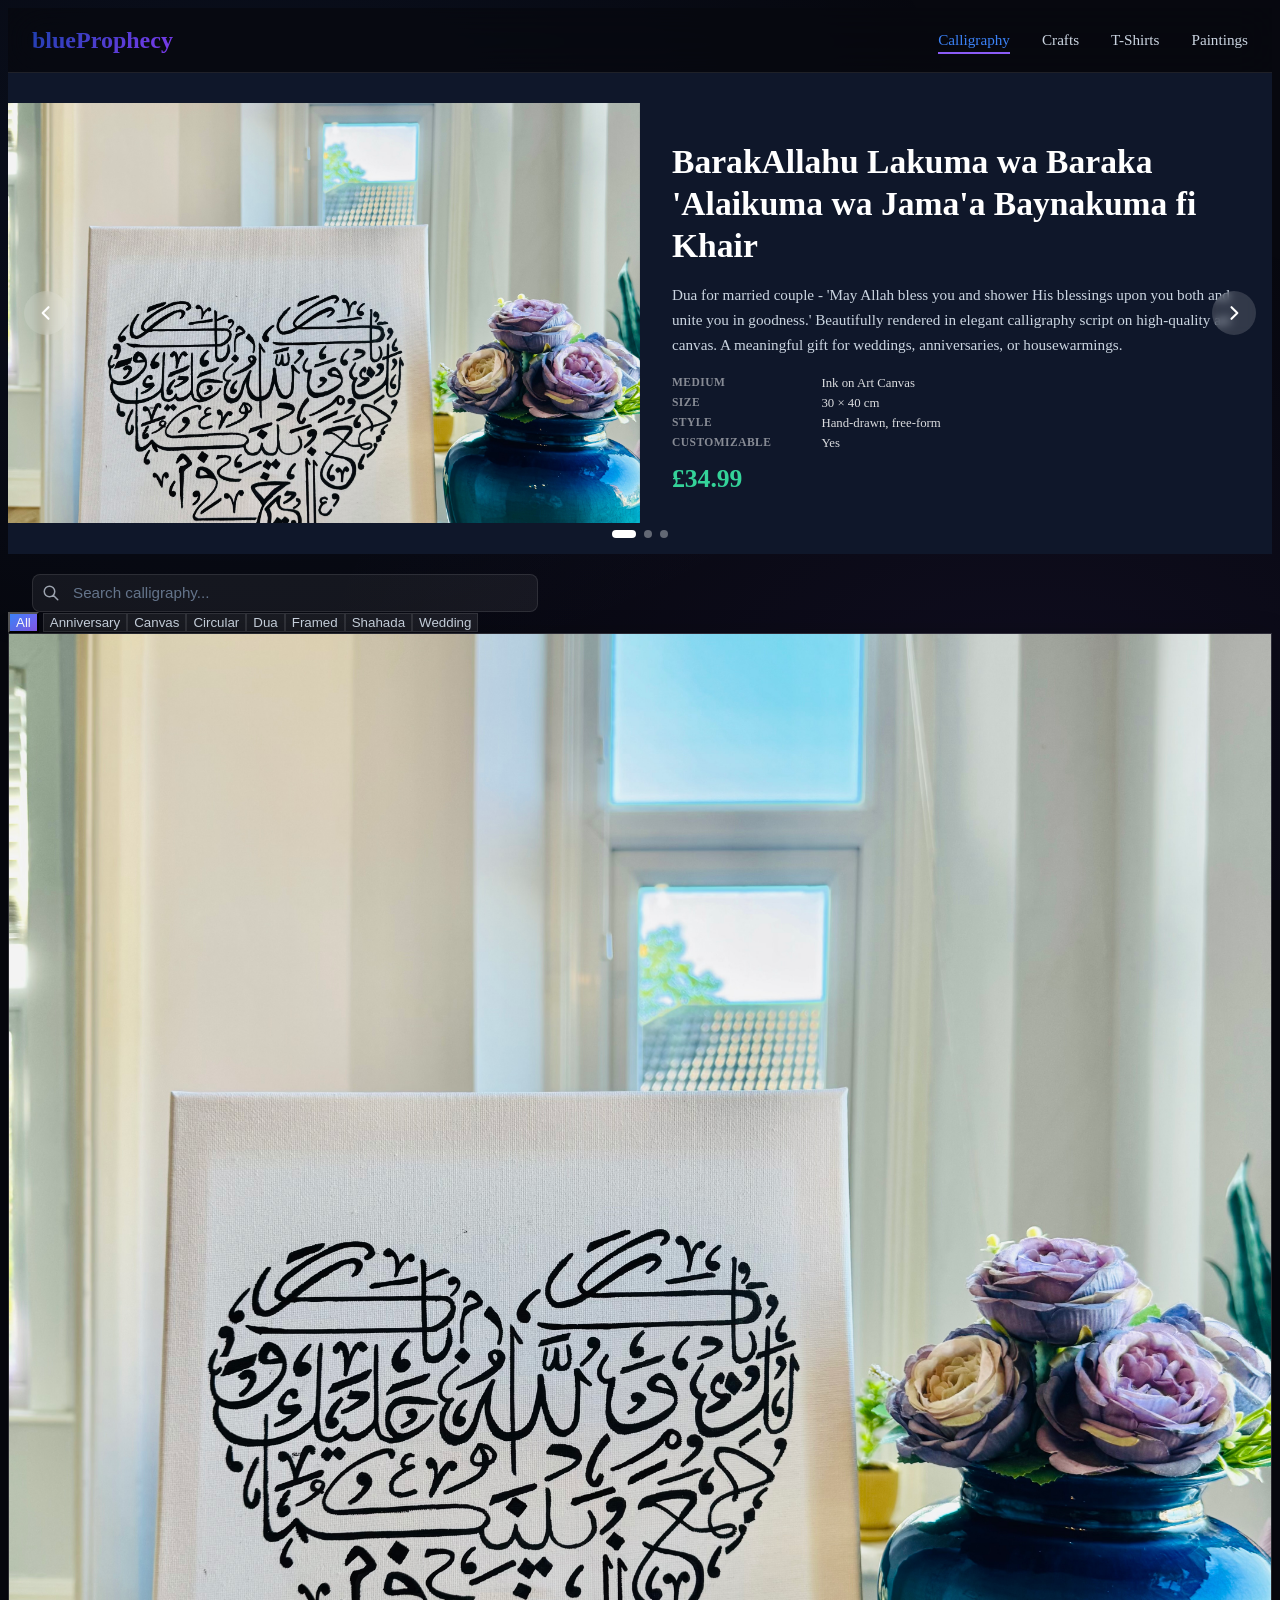
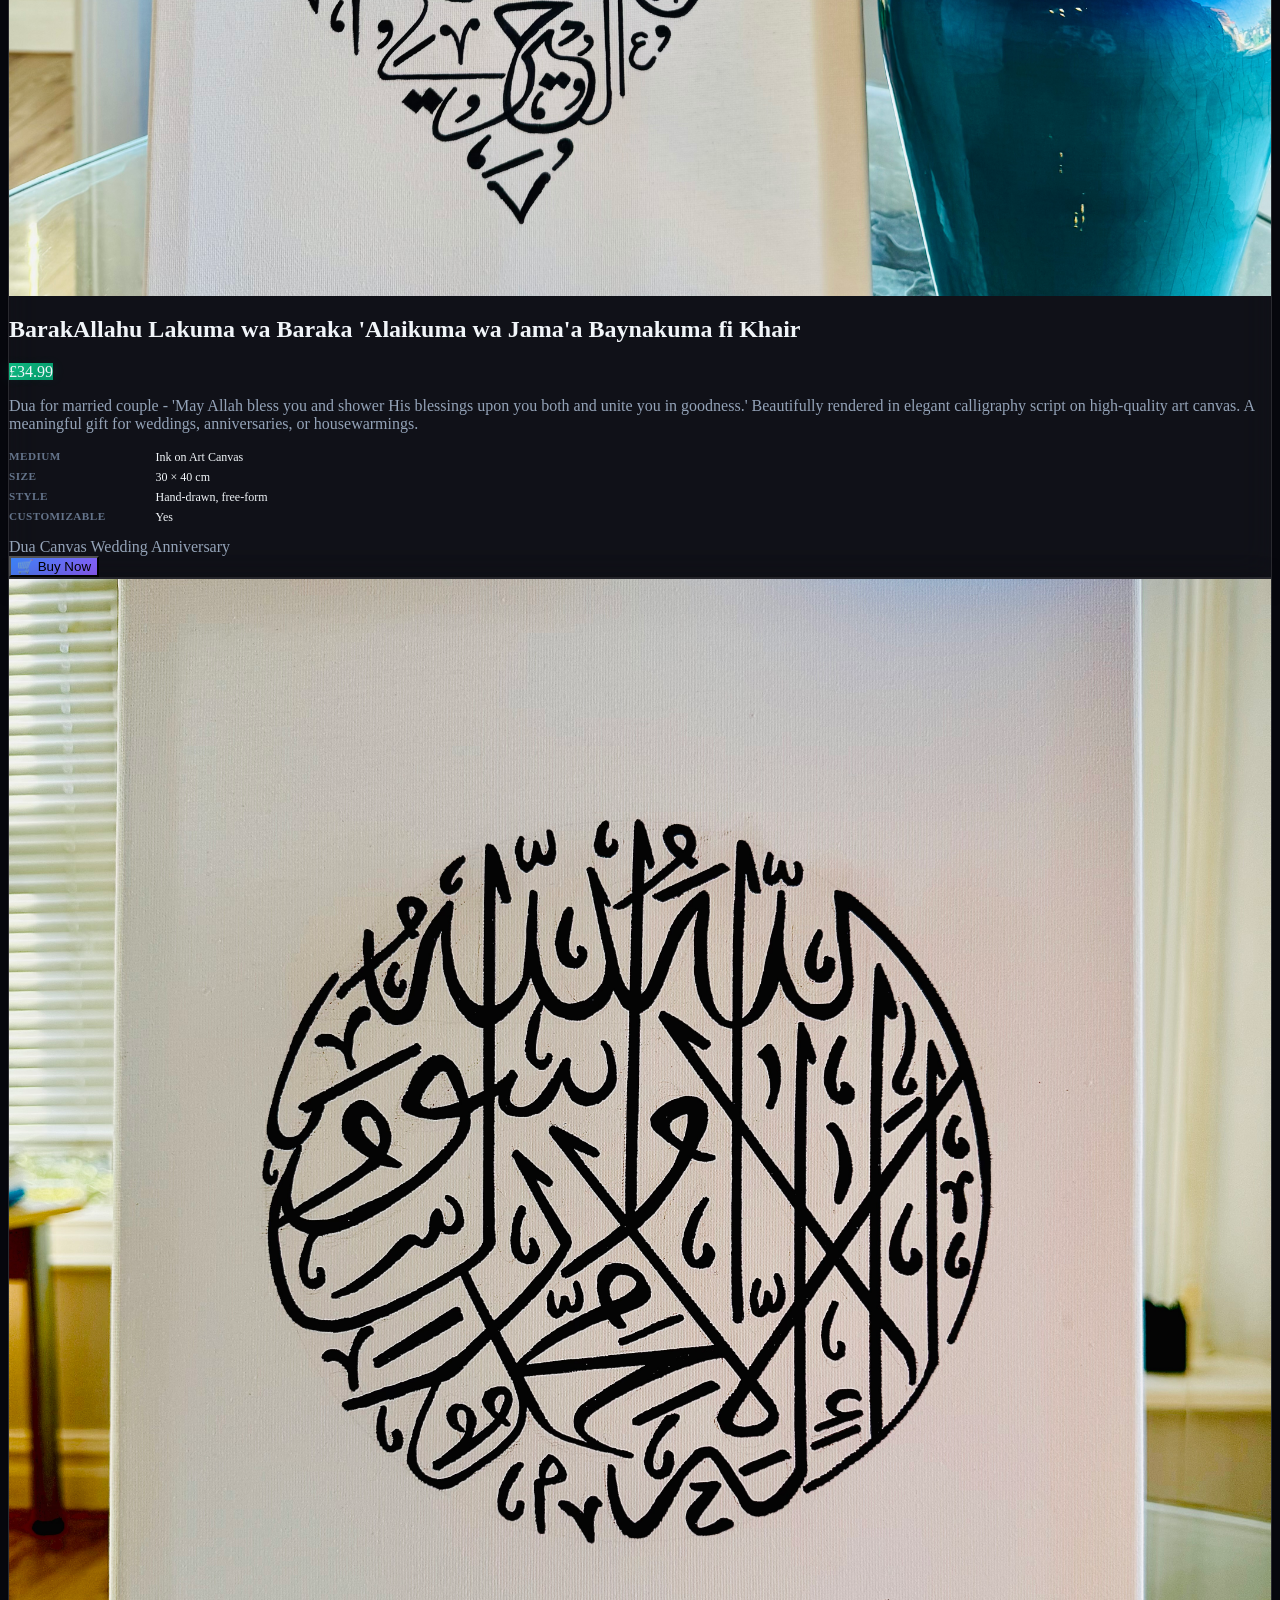
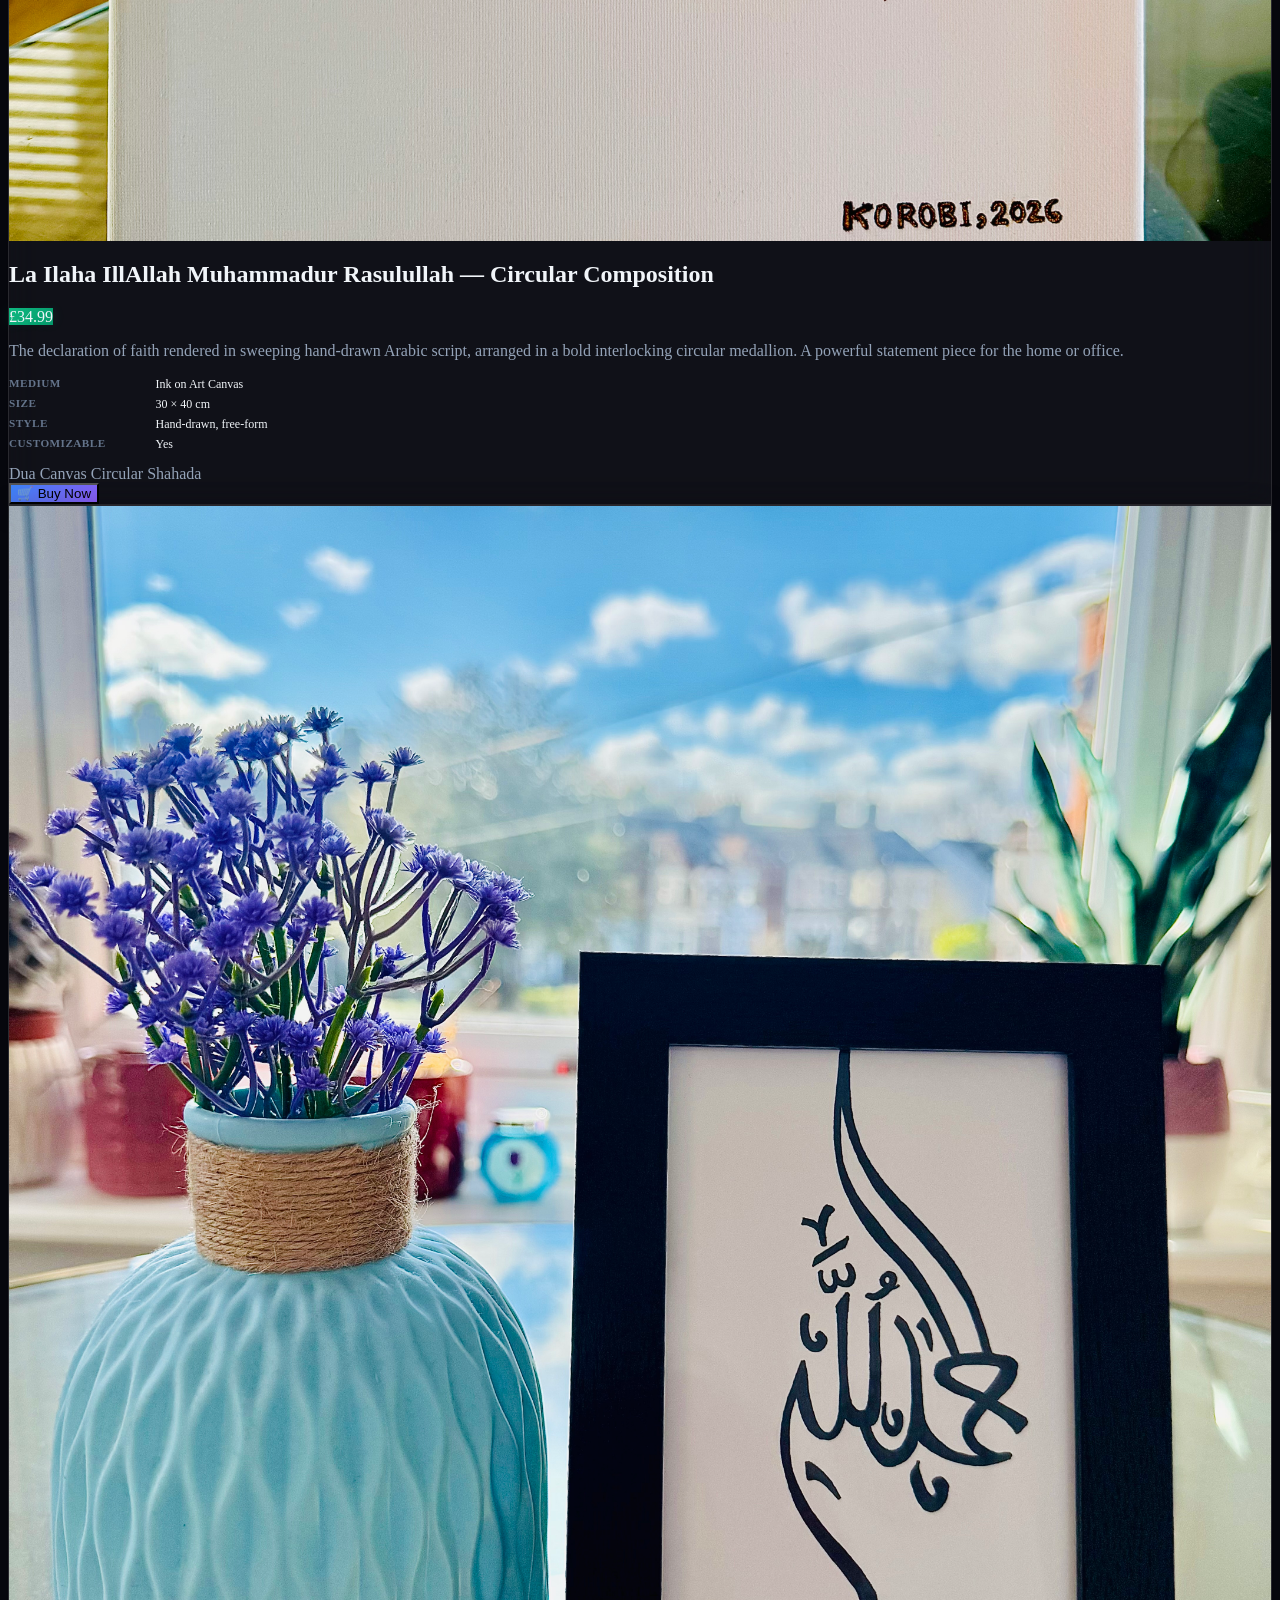
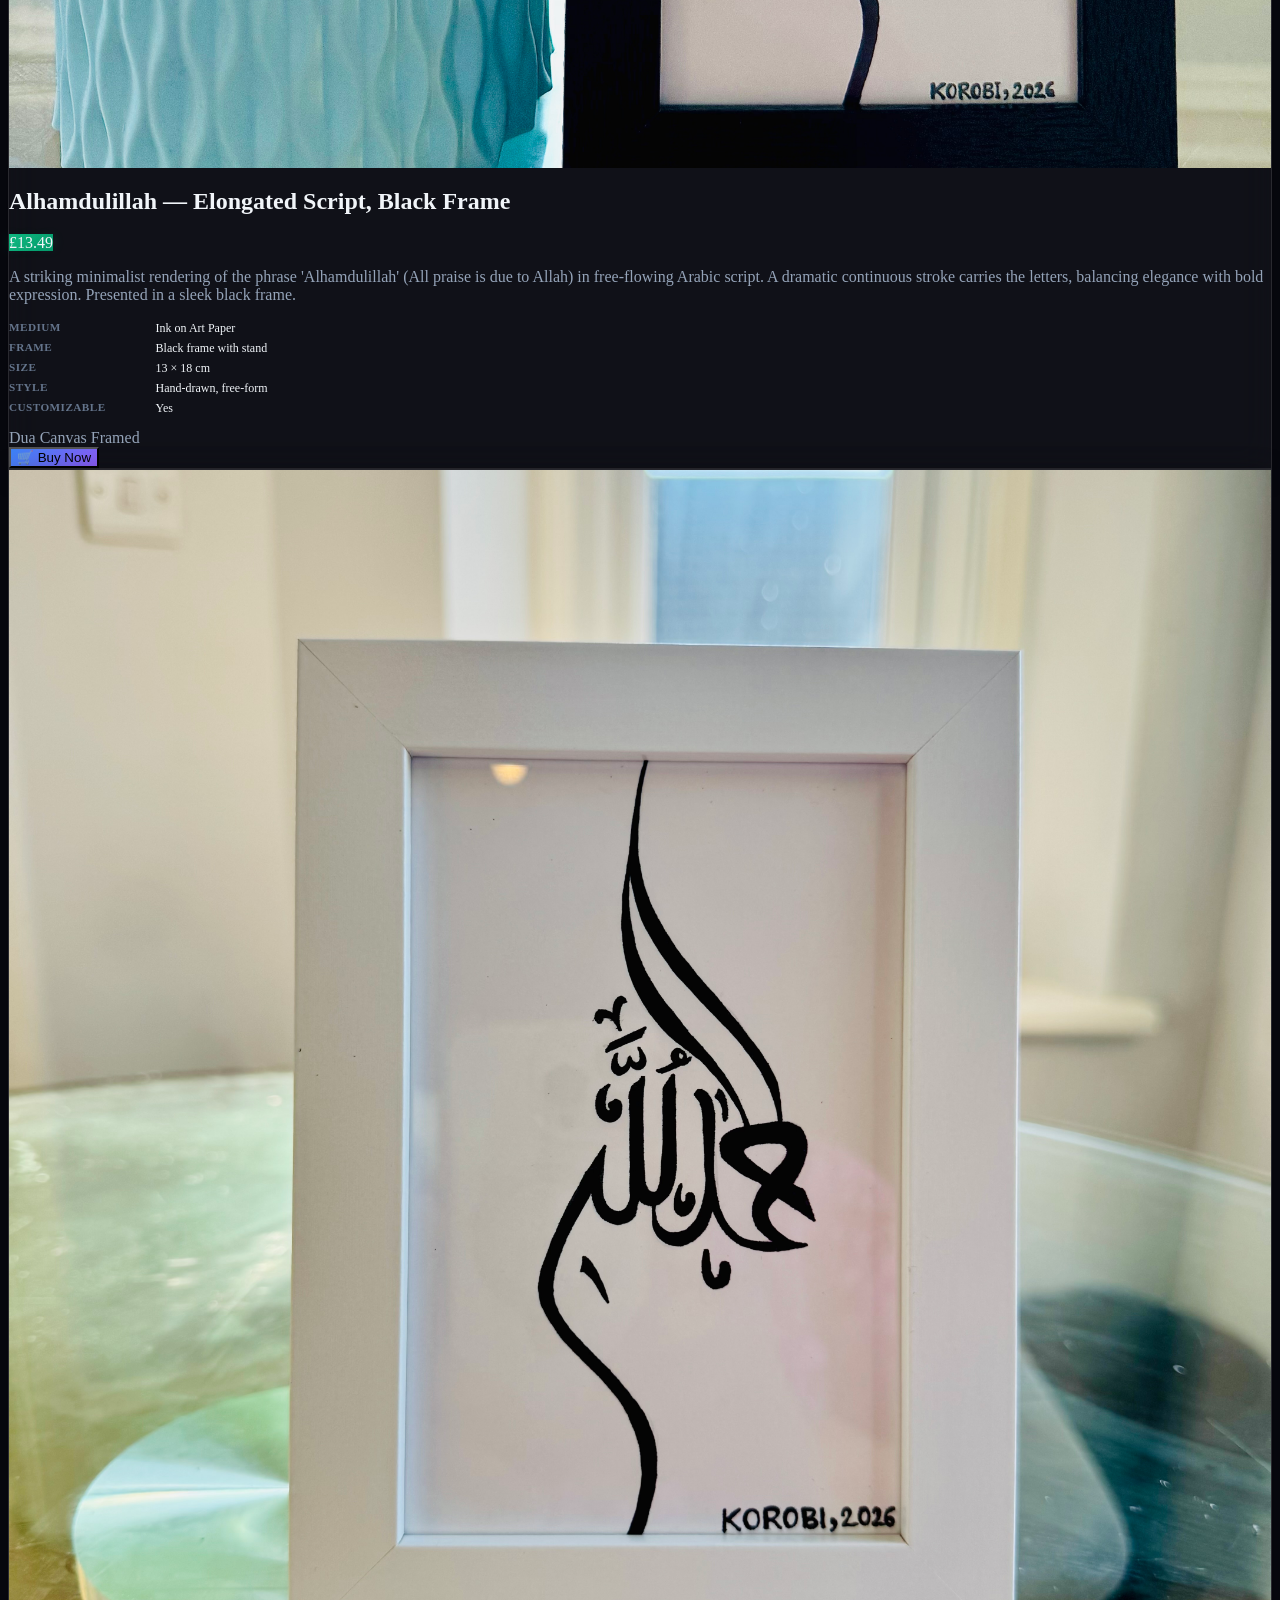
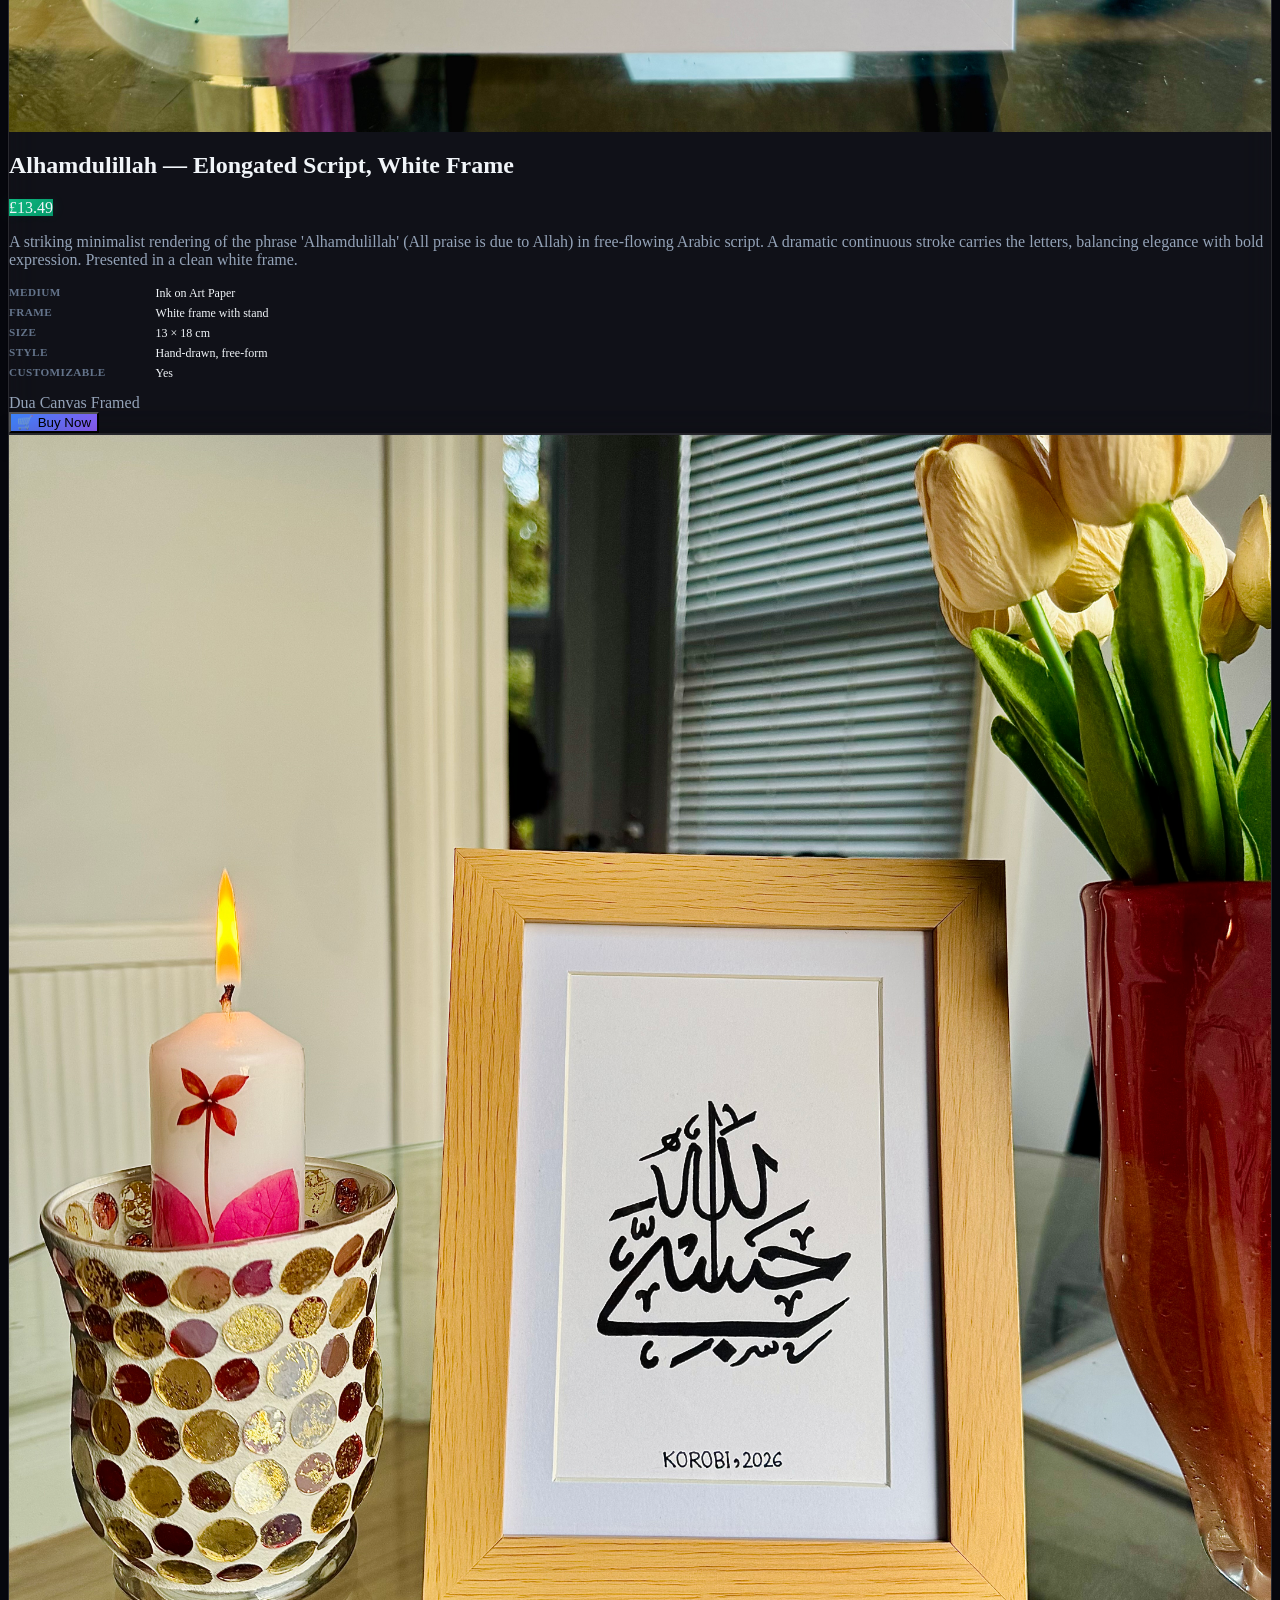
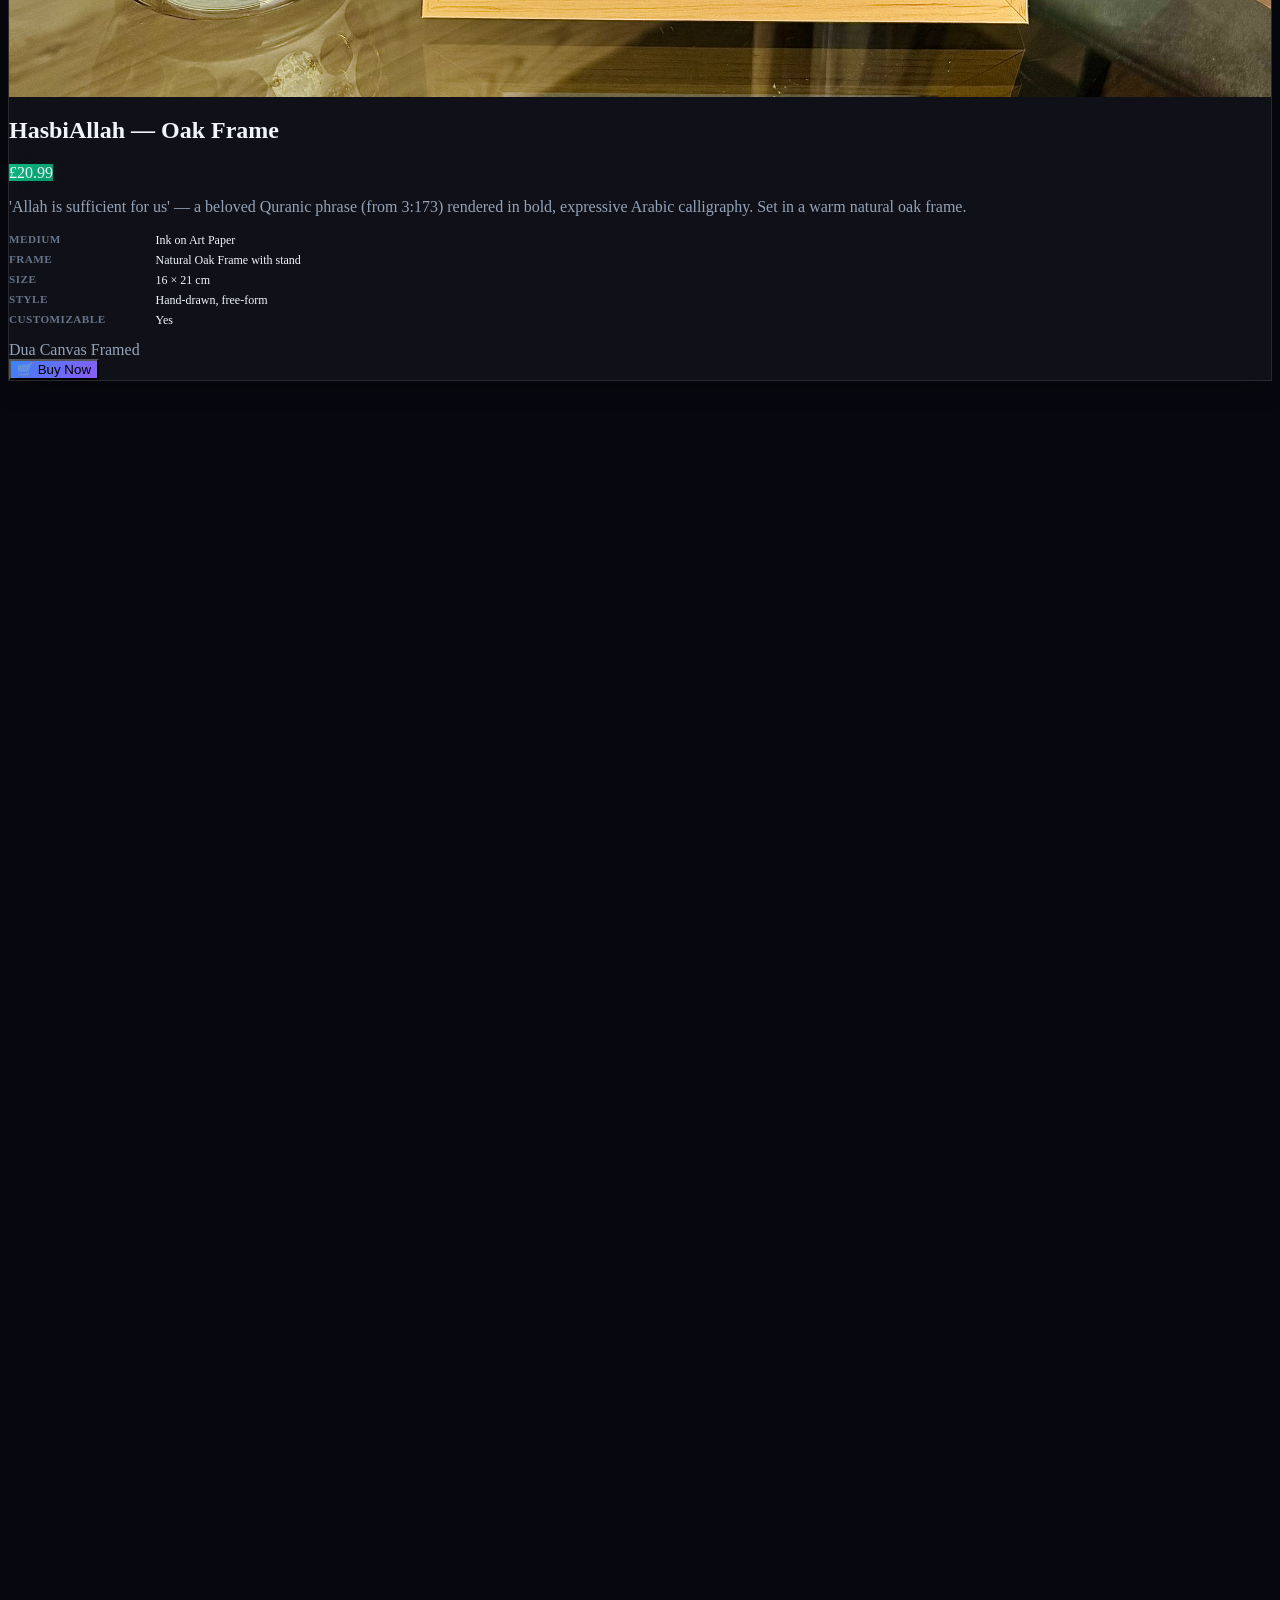
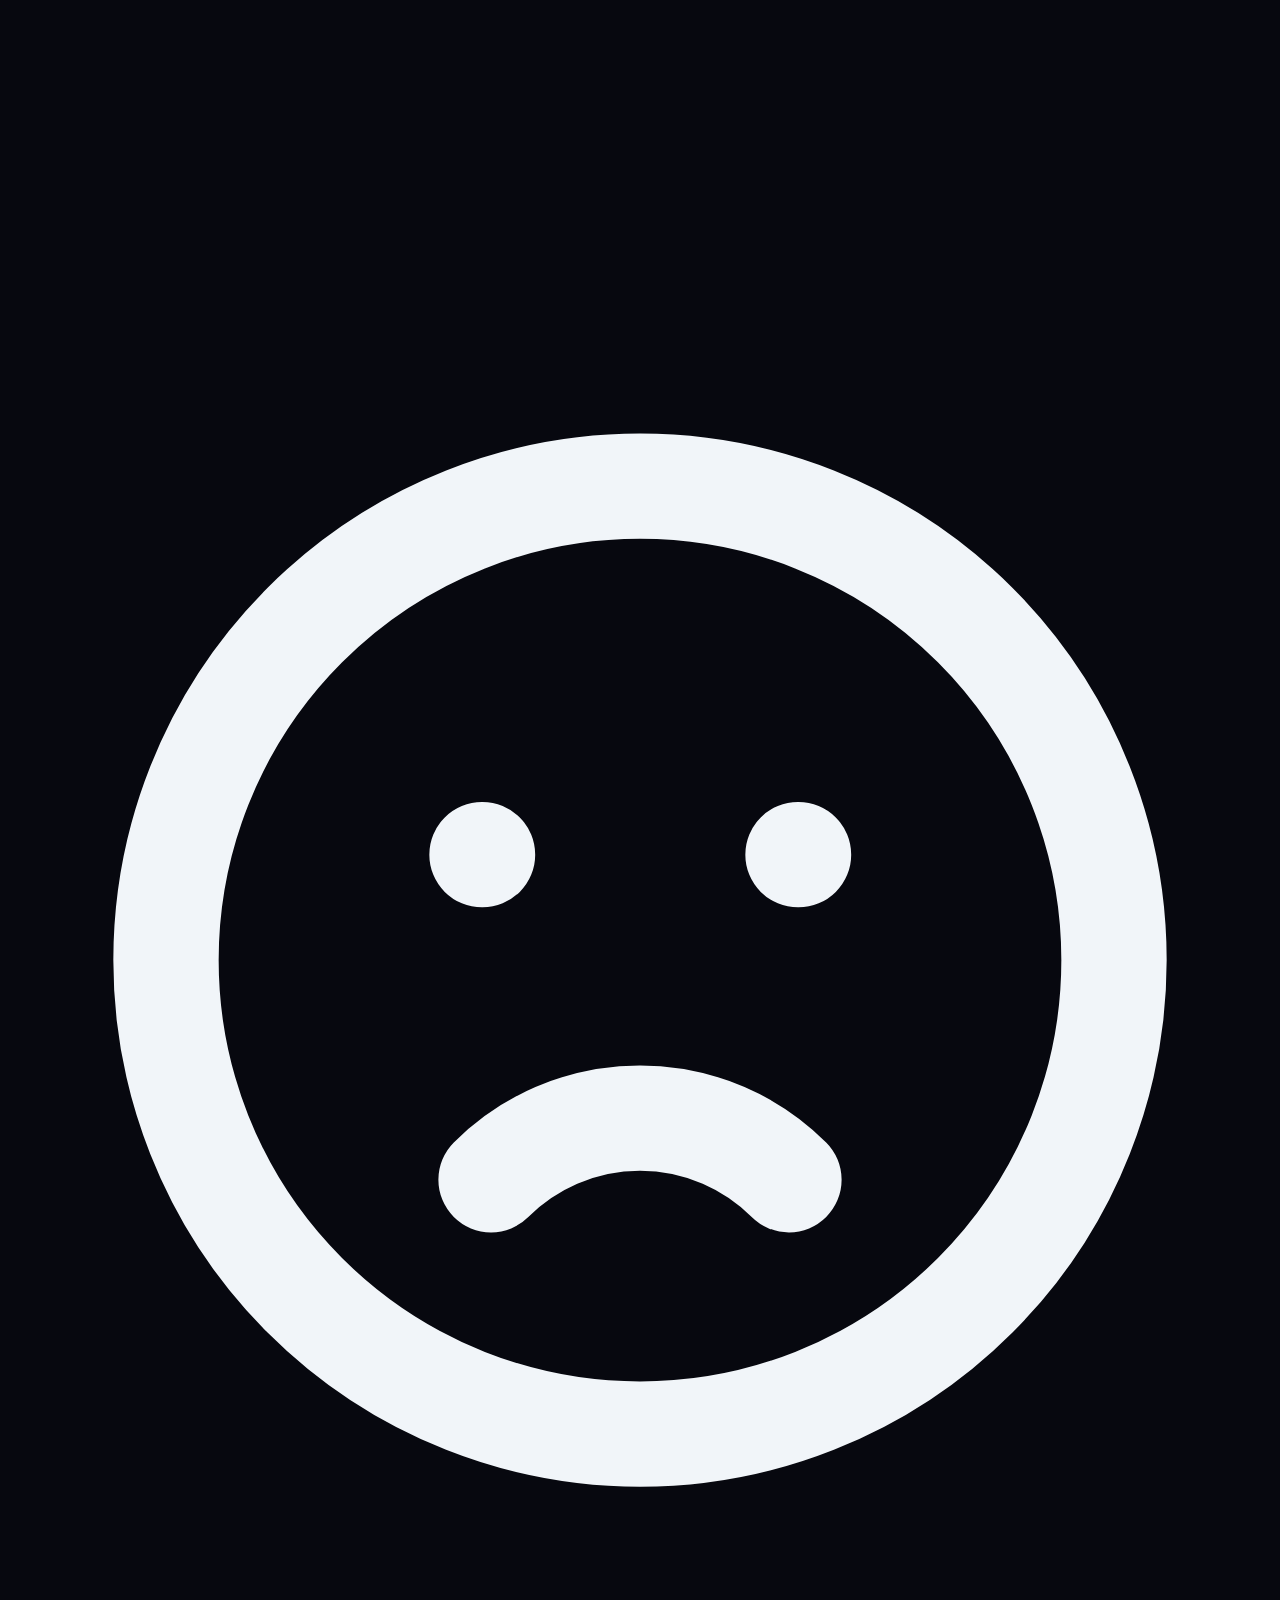
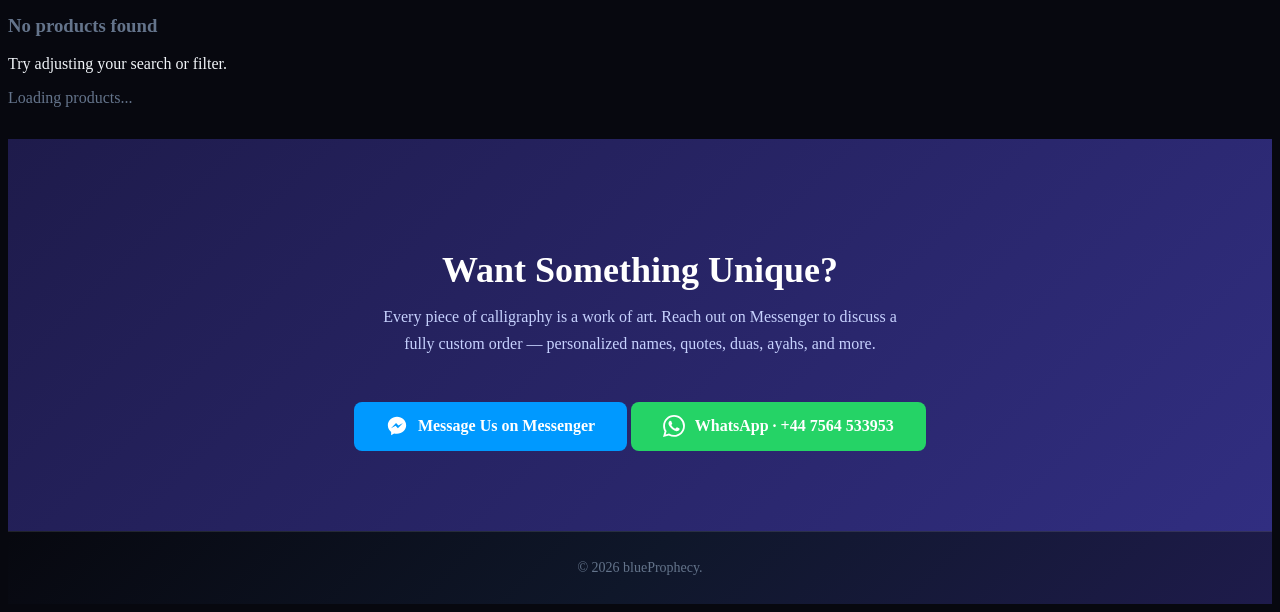
==== calligraphy.html @ 8ea5aaa9 "init" ====
<!DOCTYPE html>
<html lang="en">
<head>
    <meta charset="UTF-8">
    <meta name="viewport" content="width=device-width, initial-scale=1.0">
    <title>Calligraphy — blueProphecy</title>
    <script src="https://cdn.tailwindcss.com"></script>
    <link rel="stylesheet" href="css/styles.css">
</head>
<body class="bg-gray-50 min-h-screen flex flex-col">

    <!-- ===================== HEADER ===================== -->
    <!-- UPDATE NAV: if you add a new category, add a link here and in all other pages -->
    <header class="site-header">
        <div class="site-header-inner">
            <a href="index.html" class="nav-logo">blueProphecy</a>
            <nav aria-label="Main navigation">
                <ul class="nav-links">
                    <li><a href="calligraphy.html" aria-current="page">Calligraphy</a></li>
                    <li><a href="crafts.html">Crafts</a></li>
                    <li><a href="tshirt.html">T-Shirts</a></li>
                    <li><a href="paints.html">Paintings</a></li>
                </ul>
            </nav>
            <button class="nav-hamburger" id="nav-hamburger-btn" aria-label="Open menu" aria-expanded="false">
                <svg fill="none" stroke="currentColor" stroke-width="2" viewBox="0 0 24 24" aria-hidden="true">
                    <path stroke-linecap="round" stroke-linejoin="round" d="M4 6h16M4 12h16M4 18h16"/>
                </svg>
            </button>
        </div>
    </header>

    <!-- Mobile nav drawer -->
    <div class="nav-drawer" id="nav-drawer" aria-hidden="true">
        <div class="nav-drawer-overlay" id="nav-drawer-overlay"></div>
        <div class="nav-drawer-panel">
            <button class="nav-drawer-close" id="nav-drawer-close" aria-label="Close menu">
                <svg fill="none" stroke="currentColor" stroke-width="2" viewBox="0 0 24 24" width="24" height="24" aria-hidden="true">
                    <path stroke-linecap="round" stroke-linejoin="round" d="M6 18L18 6M6 6l12 12"/>
                </svg>
            </button>
            <a href="index.html">Home</a>
            <a href="calligraphy.html" aria-current="page">Calligraphy</a>
            <a href="crafts.html">Crafts</a>
            <a href="tshirt.html">T-Shirts</a>
            <a href="paints.html">Paintings</a>
        </div>
    </div>

    <!-- ===================== HERO SLIDER ===================== -->
    <div id="hero-slider" class="hero-slider-section"></div>

    <!-- ===================== SEARCH ===================== -->
    <div class="page-search-bar">
        <div class="search-wrap">
            <svg fill="none" stroke="currentColor" stroke-width="2" viewBox="0 0 24 24" aria-hidden="true">
                <path stroke-linecap="round" stroke-linejoin="round" d="M21 21l-6-6m2-5a7 7 0 11-14 0 7 7 0 0114 0z"/>
            </svg>
            <input type="text" id="search-input" placeholder="Search calligraphy..." aria-label="Search products">
        </div>
    </div>

    <!-- ===================== FILTER TAGS ===================== -->
    <section class="max-w-7xl mx-auto px-4 sm:px-6 lg:px-8 py-4">
        <div id="tag-filters" class="flex flex-wrap gap-2">
            <button class="tag-btn active px-4 py-2 rounded-full text-sm font-medium bg-blue-600 text-white" data-tag="all">
                All
            </button>
            <!-- Tags populated by app.js -->
        </div>
    </section>

    <!-- ===================== PRODUCTS GRID ===================== -->
    <main class="max-w-7xl mx-auto px-4 sm:px-6 lg:px-8 py-8 flex-1">
        <div id="products-grid" class="grid grid-cols-1 sm:grid-cols-2 lg:grid-cols-3 xl:grid-cols-4 gap-6">
            <!-- Products loaded by app.js -->
        </div>

        <!-- Empty State -->
        <div id="empty-state" class="hidden text-center py-16">
            <svg class="mx-auto h-16 w-16 text-gray-400" fill="none" stroke="currentColor" viewBox="0 0 24 24" aria-hidden="true">
                <path stroke-linecap="round" stroke-linejoin="round" stroke-width="2" d="M9.172 16.172a4 4 0 015.656 0M9 10h.01M15 10h.01M21 12a9 9 0 11-18 0 9 9 0 0118 0z"/>
            </svg>
            <h3 class="mt-4 text-lg font-medium text-gray-900">No products found</h3>
            <p class="mt-2 text-gray-500">Try adjusting your search or filter.</p>
        </div>

        <!-- Loading State -->
        <div id="loading-state" class="text-center py-16">
            <div class="inline-block animate-spin rounded-full h-12 w-12 border-4 border-blue-600 border-t-transparent"></div>
            <p class="mt-4 text-gray-500">Loading products...</p>
        </div>
    </main>

    <!-- ===================== CUSTOM ORDER CTA ===================== -->
    <!-- UPDATE: replace https://m.me/blueprophecy with your real Messenger link before going live -->
    <section class="custom-order-section">
        <h2>Want Something Unique?</h2>
        <p>Every piece of calligraphy is a work of art. Reach out on Messenger to discuss a fully custom order — personalized names, quotes, duas, ayahs, and more.</p>
        <a
            href="https://m.me/blueprophecy"
            target="_blank"
            rel="noopener noreferrer"
            class="btn-messenger"
        >
            <!-- Messenger icon -->
            <svg viewBox="0 0 24 24" fill="currentColor" aria-hidden="true">
                <path d="M12 2C6.477 2 2 6.145 2 11.243c0 2.906 1.408 5.504 3.607 7.21V22l3.26-1.799A10.456 10.456 0 0012 20.487c5.523 0 10-4.145 10-9.244C22 6.145 17.523 2 12 2zm1.007 12.432l-2.548-2.717-4.974 2.717 5.476-5.813 2.61 2.717 4.912-2.717-5.476 5.813z"/>
            </svg>
            Message Us on Messenger
        </a>
        <!-- UPDATE: replace +12345678900 with your real WhatsApp number -->
        <a
            href="https://wa.me/+447564533953"
            target="_blank"
            rel="noopener noreferrer"
            class="btn-whatsapp"
        >
            <svg viewBox="0 0 24 24" fill="currentColor" aria-hidden="true">
                <path d="M17.472 14.382c-.297-.149-1.758-.867-2.03-.967-.273-.099-.471-.148-.67.15-.197.297-.767.966-.94 1.164-.173.199-.347.223-.644.075-.297-.15-1.255-.463-2.39-1.475-.883-.788-1.48-1.761-1.653-2.059-.173-.297-.018-.458.13-.606.134-.133.298-.347.446-.52.149-.174.198-.298.298-.497.099-.198.05-.371-.025-.52-.075-.149-.669-1.612-.916-2.207-.242-.579-.487-.5-.669-.51-.173-.008-.371-.01-.57-.01-.198 0-.52.074-.792.372-.272.297-1.04 1.016-1.04 2.479 0 1.462 1.065 2.875 1.213 3.074.149.198 2.096 3.2 5.077 4.487.709.306 1.262.489 1.694.625.712.227 1.36.195 1.871.118.571-.085 1.758-.719 2.006-1.413.248-.694.248-1.289.173-1.413-.074-.124-.272-.198-.57-.347m-5.421 7.403h-.004a9.87 9.87 0 01-5.031-1.378l-.361-.214-3.741.982.998-3.648-.235-.374a9.86 9.86 0 01-1.51-5.26c.001-5.45 4.436-9.884 9.888-9.884 2.64 0 5.122 1.03 6.988 2.898a9.825 9.825 0 012.893 6.994c-.003 5.45-4.437 9.884-9.885 9.884m8.413-18.297A11.815 11.815 0 0012.05 0C5.495 0 .16 5.335.157 11.892c0 2.096.547 4.142 1.588 5.945L.057 24l6.305-1.654a11.882 11.882 0 005.683 1.448h.005c6.554 0 11.89-5.335 11.893-11.893a11.821 11.821 0 00-3.48-8.413z"/>
            </svg>
            WhatsApp · +44 7564 533953
        </a>
    </section>

    <!-- ===================== FOOTER ===================== -->
    <footer class="site-footer">
        &copy; 2026 blueProphecy.
    </footer>

    <script src="js/slider.js"></script>
    <script src="js/app.js"></script>
    <script>
        document.addEventListener('DOMContentLoaded', function () {
            new HeroSlider({ dataPath: 'data/calligraphy.json', containerId: 'hero-slider' });
            new ProductShowcase({ dataPath: 'data/calligraphy.json' });
        });
    </script>
    <div id="page-transition-overlay" aria-hidden="true"></div>
    <script src="js/animations.js"></script>
    <script>
        // Mobile nav hamburger toggle
        (function () {
            var btn = document.getElementById('nav-hamburger-btn');
            var drawer = document.getElementById('nav-drawer');
            var overlay = document.getElementById('nav-drawer-overlay');
            var closeBtn = document.getElementById('nav-drawer-close');
            function openDrawer() { drawer.classList.add('open'); drawer.setAttribute('aria-hidden', 'false'); btn.setAttribute('aria-expanded', 'true'); }
            function closeDrawer() { drawer.classList.remove('open'); drawer.setAttribute('aria-hidden', 'true'); btn.setAttribute('aria-expanded', 'false'); }
            btn.addEventListener('click', openDrawer);
            overlay.addEventListener('click', closeDrawer);
            closeBtn.addEventListener('click', closeDrawer);
        })();
    </script>
</body>
</html>
---- css/styles.css ----
/* Custom styles for Product Showcase */

/* Tag buttons */
.tag-btn {
    transition: all 0.2s ease;
}

.tag-btn:not(.active) {
    background-color: #e5e7eb;
    color: #374151;
}

.tag-btn:not(.active):hover {
    background-color: #d1d5db;
}

.tag-btn.active {
    background-color: #2563eb;
    color: white;
}

/* Product card hover effect */
.product-card {
    transition: transform 0.2s ease, box-shadow 0.2s ease;
}

.product-card:hover {
    transform: translateY(-4px);
    box-shadow: 0 12px 24px -8px rgba(0, 0, 0, 0.15);
}

/* Buy button dropdown */
.buy-dropdown {
    position: relative;
    display: inline-block;
}

.buy-dropdown-content {
    display: none;
    position: absolute;
    bottom: 100%;
    left: 0;
    right: 0;
    background-color: white;
    border-radius: 0.5rem;
    box-shadow: 0 -4px 12px rgba(0, 0, 0, 0.15);
    z-index: 10;
    margin-bottom: 0.5rem;
    overflow: hidden;
}

.buy-dropdown:hover .buy-dropdown-content,
.buy-dropdown:focus-within .buy-dropdown-content {
    display: block;
}

.buy-dropdown-content a {
    display: flex;
    align-items: center;
    gap: 0.5rem;
    padding: 0.75rem 1rem;
    color: #374151;
    text-decoration: none;
    transition: background-color 0.15s ease;
}

.buy-dropdown-content a:hover {
    background-color: #f3f4f6;
}

/* Marketplace icons */
.marketplace-icon {
    width: 20px;
    height: 20px;
    object-fit: contain;
}

/* Image container */
.product-image-container {
    aspect-ratio: 1 / 1;
    overflow: hidden;
    background-color: #f3f4f6;
}

.product-image-container img {
    width: 100%;
    height: 100%;
    object-fit: cover;
    transition: transform 0.3s ease;
}

.product-card:hover .product-image-container img {
    transform: scale(1.05);
}

/* Price badge */
.price-badge {
    background: linear-gradient(135deg, #10b981 0%, #059669 100%);
}

/* Smooth scrolling */
html {
    scroll-behavior: smooth;
}

/* Focus styles for accessibility */
button:focus,
input:focus,
a:focus {
    outline: 2px solid #2563eb;
    outline-offset: 2px;
}

/* Responsive adjustments */
@media (max-width: 640px) {
    .buy-dropdown-content {
        position: fixed;
        bottom: 0;
        left: 0;
        right: 0;
        margin-bottom: 0;
        border-radius: 1rem 1rem 0 0;
    }
}

/* ============================================================
   SITE HEADER & NAV
   ============================================================ */
.site-header {
    background: #fff;
    box-shadow: 0 1px 3px rgba(0, 0, 0, 0.1);
    position: sticky;
    top: 0;
    z-index: 100;
}

.site-header-inner {
    max-width: 1280px;
    margin: 0 auto;
    padding: 0 1.5rem;
    height: 64px;
    display: flex;
    align-items: center;
    justify-content: space-between;
}

.nav-logo {
    font-size: 1.5rem;
    font-weight: 800;
    text-decoration: none;
    background: linear-gradient(135deg, #1e40af 0%, #7c3aed 100%);
    -webkit-background-clip: text;
    -webkit-text-fill-color: transparent;
    background-clip: text;
    flex-shrink: 0;
}

.nav-links {
    display: flex;
    align-items: center;
    gap: 2rem;
    list-style: none;
    margin: 0;
    padding: 0;
}

.nav-links a {
    font-size: 0.95rem;
    font-weight: 500;
    color: #374151;
    text-decoration: none;
    padding-bottom: 3px;
    border-bottom: 2px solid transparent;
    transition: color 0.2s ease, border-color 0.2s ease;
}

.nav-links a:hover,
.nav-links a[aria-current="page"] {
    color: #2563eb;
    border-bottom-color: #2563eb;
}

.nav-hamburger {
    display: none;
    background: none;
    border: none;
    cursor: pointer;
    padding: 0.4rem;
    color: #374151;
}

.nav-hamburger svg {
    width: 24px;
    height: 24px;
    display: block;
}

/* Mobile nav drawer */
.nav-drawer {
    display: none;
    position: fixed;
    inset: 0;
    z-index: 200;
}

.nav-drawer.open {
    display: block;
}

.nav-drawer-overlay {
    position: absolute;
    inset: 0;
    background: rgba(0, 0, 0, 0.45);
}

.nav-drawer-panel {
    position: absolute;
    top: 0;
    right: 0;
    bottom: 0;
    width: 240px;
    background: #fff;
    padding: 1.25rem 1.5rem;
    display: flex;
    flex-direction: column;
    gap: 0.25rem;
    overflow-y: auto;
}

.nav-drawer-close {
    background: none;
    border: none;
    cursor: pointer;
    align-self: flex-end;
    padding: 0.25rem;
    margin-bottom: 0.75rem;
    color: #374151;
}

.nav-drawer-panel a {
    font-size: 1rem;
    font-weight: 500;
    color: #374151;
    text-decoration: none;
    padding: 0.65rem 0;
    border-bottom: 1px solid #f3f4f6;
}

.nav-drawer-panel a[aria-current="page"] {
    color: #2563eb;
}

.nav-drawer-panel a:last-child {
    border-bottom: none;
}

@media (max-width: 640px) {
    .nav-links {
        display: none;
    }
    .nav-hamburger {
        display: flex;
        align-items: center;
    }
}

/* ============================================================
   HOME HERO BANNER
   ============================================================ */
.home-hero {
    background: linear-gradient(135deg, #1e3a8a 0%, #1e1b4b 55%, #312e81 100%);
    color: #fff;
    text-align: center;
    padding: 7rem 1.5rem 6rem;
}

.home-hero h1 {
    font-size: clamp(2.5rem, 6vw, 4rem);
    font-weight: 800;
    line-height: 1.1;
    margin-bottom: 1rem;
    background: linear-gradient(135deg, #93c5fd 0%, #c4b5fd 100%);
    -webkit-background-clip: text;
    -webkit-text-fill-color: transparent;
    background-clip: text;
}

.home-hero p {
    font-size: clamp(1rem, 2.5vw, 1.2rem);
    color: #bfdbfe;
    max-width: 560px;
    margin: 0 auto 2.25rem;
    line-height: 1.7;
}

.home-hero-cta {
    display: flex;
    gap: 1rem;
    justify-content: center;
    flex-wrap: wrap;
}

.btn-primary {
    display: inline-block;
    padding: 0.8rem 2rem;
    background: #2563eb;
    color: #fff;
    font-weight: 600;
    border-radius: 0.5rem;
    text-decoration: none;
    transition: background 0.2s ease;
}

.btn-primary:hover {
    background: #1d4ed8;
}

.btn-outline {
    display: inline-block;
    padding: 0.8rem 2rem;
    border: 2px solid rgba(255, 255, 255, 0.45);
    color: #fff;
    font-weight: 600;
    border-radius: 0.5rem;
    text-decoration: none;
    transition: border-color 0.2s ease, background 0.2s ease;
}

.btn-outline:hover {
    border-color: #fff;
    background: rgba(255, 255, 255, 0.1);
}

/* ============================================================
   CATEGORY CARDS
   ============================================================ */
.category-section {
    max-width: 1280px;
    margin: 0 auto;
    padding: 4rem 1.5rem 5rem;
}

.category-section-heading {
    font-size: 1.75rem;
    font-weight: 700;
    color: #111827;
    text-align: center;
    margin-bottom: 2.5rem;
}

.category-grid {
    display: grid;
    grid-template-columns: repeat(auto-fit, minmax(280px, 1fr));
    gap: 1.75rem;
}

.category-card {
    display: block;
    text-decoration: none;
    border-radius: 1rem;
    overflow: hidden;
    box-shadow: 0 4px 14px rgba(0, 0, 0, 0.09);
    background: #fff;
    transition: transform 0.25s ease, box-shadow 0.25s ease;
}

.category-card:hover {
    transform: translateY(-6px);
    box-shadow: 0 16px 36px rgba(0, 0, 0, 0.14);
}

.category-card-image {
    aspect-ratio: 16 / 9;
    overflow: hidden;
    background: #e5e7eb;
}

.category-card-image img {
    width: 100%;
    height: 100%;
    object-fit: cover;
    transition: transform 0.4s ease;
}

.category-card:hover .category-card-image img {
    transform: scale(1.07);
}

.category-card-body {
    padding: 1.25rem 1.25rem 1.5rem;
}

.category-card-body h3 {
    font-size: 1.2rem;
    font-weight: 700;
    color: #111827;
    margin-bottom: 0.4rem;
}

.category-card-body p {
    font-size: 0.875rem;
    color: #6b7280;
    margin-bottom: 0.85rem;
    line-height: 1.6;
}

.category-card-link {
    font-size: 0.875rem;
    font-weight: 600;
    color: #2563eb;
}

/* ============================================================
   HERO SLIDER
   ============================================================ */
.hero-slider-section {
    background: #0f172a;
    overflow: hidden;
    position: relative;
}

.slide-track-wrapper {
    overflow: hidden;
}

.slide-track {
    display: flex;
    transition: transform 0.5s cubic-bezier(0.25, 0.46, 0.45, 0.94);
    will-change: transform;
}

.hero-slide {
    flex: 0 0 100%;
    display: grid;
    grid-template-columns: 1fr 1fr;
    min-height: 420px;
    align-items: center;
}

.hero-slide-image {
    height: 420px;
    overflow: hidden;
}

.hero-slide-image img {
    width: 100%;
    height: 100%;
    object-fit: cover;
}

.hero-slide-content {
    padding: 2.5rem 2.5rem 2.5rem 2rem;
    color: #fff;
}

.hero-slide-content h2 {
    font-size: clamp(1.4rem, 2.8vw, 2.1rem);
    font-weight: 700;
    line-height: 1.25;
    margin-bottom: 0.75rem;
}

.hero-slide-content p {
    font-size: 0.95rem;
    color: #cbd5e1;
    line-height: 1.65;
    margin-bottom: 1.1rem;
}

.hero-slide-price {
    display: block;
    font-size: 1.6rem;
    font-weight: 700;
    color: #34d399;
    margin-bottom: 1.25rem;
}

.hero-slide-buy {
    display: inline-block;
    padding: 0.65rem 1.75rem;
    background: #2563eb;
    color: #fff;
    font-weight: 600;
    border-radius: 0.5rem;
    text-decoration: none;
    font-size: 0.9rem;
    transition: background 0.2s ease;
}

.hero-slide-buy:hover {
    background: #1d4ed8;
}

/* Slider arrows */
.slider-arrow {
    position: absolute;
    top: 50%;
    transform: translateY(-50%);
    z-index: 10;
    background: rgba(255, 255, 255, 0.15);
    border: none;
    cursor: pointer;
    width: 44px;
    height: 44px;
    border-radius: 50%;
    display: flex;
    align-items: center;
    justify-content: center;
    color: #fff;
    transition: background 0.2s ease;
    backdrop-filter: blur(4px);
}

.slider-arrow:hover {
    background: rgba(255, 255, 255, 0.3);
}

.slider-arrow-prev { left: 1rem; }
.slider-arrow-next { right: 1rem; }

.slider-arrow svg {
    width: 20px;
    height: 20px;
    display: block;
}

/* Slider dots */
.slider-dots {
    position: absolute;
    bottom: 1rem;
    left: 50%;
    transform: translateX(-50%);
    display: flex;
    gap: 0.5rem;
}

.slider-dot {
    width: 8px;
    height: 8px;
    border-radius: 50%;
    background: rgba(255, 255, 255, 0.35);
    border: none;
    cursor: pointer;
    padding: 0;
    transition: background 0.2s ease, transform 0.2s ease;
}

.slider-dot.active {
    background: #fff;
    transform: scale(1.35);
}

@media (max-width: 640px) {
    .hero-slide {
        grid-template-columns: 1fr;
        min-height: unset;
    }
    .hero-slide-image {
        height: 220px;
    }
    .hero-slide-content {
        padding: 1.5rem;
    }
    .slider-arrow {
        width: 36px;
        height: 36px;
    }
}

/* ============================================================
   PAGE LAYOUT (category pages)
   ============================================================ */
.page-search-bar {
    max-width: 1280px;
    margin: 0 auto;
    padding: 1.25rem 1.5rem 0;
}

.page-search-bar input {
    width: 100%;
    max-width: 28rem;
    padding: 0.6rem 1rem 0.6rem 2.5rem;
    border: 1px solid #d1d5db;
    border-radius: 0.5rem;
    font-size: 0.95rem;
}

.page-search-bar input:focus {
    outline: 2px solid #2563eb;
    outline-offset: 2px;
    border-color: transparent;
}

.search-wrap {
    position: relative;
    display: inline-block;
    width: 100%;
    max-width: 28rem;
}

.search-wrap svg {
    position: absolute;
    left: 0.65rem;
    top: 50%;
    transform: translateY(-50%);
    width: 18px;
    height: 18px;
    color: #9ca3af;
    pointer-events: none;
}

/* ============================================================
   CUSTOM ORDER CTA (Calligraphy page)
   ============================================================ */
.custom-order-section {
    background: linear-gradient(135deg, #1e1b4b 0%, #312e81 100%);
    color: #fff;
    text-align: center;
    padding: 5rem 1.5rem;
    margin-top: 2rem;
}

.custom-order-section h2 {
    font-size: clamp(1.5rem, 4vw, 2.25rem);
    font-weight: 700;
    margin-bottom: 0.75rem;
}

.custom-order-section p {
    font-size: 1rem;
    color: #c7d2fe;
    max-width: 540px;
    margin: 0 auto 2rem;
    line-height: 1.7;
}

.btn-messenger {
    display: inline-flex;
    align-items: center;
    gap: 0.6rem;
    padding: 0.85rem 2rem;
    background: #0099ff;
    color: #fff;
    font-weight: 600;
    border-radius: 0.5rem;
    text-decoration: none;
    font-size: 1rem;
    transition: background 0.2s ease, transform 0.15s ease;
}

.btn-messenger:hover {
    background: #007acc;
    transform: translateY(-1px);
}

.btn-messenger svg {
    width: 22px;
    height: 22px;
    flex-shrink: 0;
}

.btn-whatsapp {
    display: inline-flex;
    align-items: center;
    gap: 0.6rem;
    padding: 0.85rem 2rem;
    background: #25D366;
    color: #fff;
    font-weight: 600;
    border-radius: 0.5rem;
    text-decoration: none;
    font-size: 1rem;
    transition: background 0.2s ease, transform 0.15s ease;
    margin-top: 0.75rem;
}

.btn-whatsapp:hover {
    background: #1ebe5d;
    transform: translateY(-1px);
}

.btn-whatsapp svg {
    width: 22px;
    height: 22px;
    flex-shrink: 0;
}

/* ============================================================
   SHARED FOOTER
   ============================================================ */
.site-footer {
    background: #fff;
    border-top: 1px solid #e5e7eb;
    padding: 1.75rem 1.5rem;
    text-align: center;
    color: #6b7280;
    font-size: 0.875rem;
    margin-top: auto;
}

/* ================================================================
   AESTHETIC UPGRADE — Phases 1 · 2 · 3
   Appended block — all rules here override earlier declarations
   ================================================================ */

/* ── Phase 3: CSS Custom Properties ──────────────────────────────── */
:root {
    --bp-bg-base:      #07080f;
    --bp-glass-bg:     rgba(255, 255, 255, 0.04);
    --bp-glass-border: rgba(255, 255, 255, 0.1);
    --bp-neon-blue:    #3b82f6;
    --bp-neon-violet:  #8b5cf6;
    --bp-glow-violet:  rgba(139, 92, 246, 0.35);
    --bp-text-primary: #f1f5f9;
    --bp-text-muted:   #64748b;
}

/* ── Keyframe Animations ─────────────────────────────────────────── */
@keyframes gradient-sweep {
    0%, 100% { background-position: 0% 50%; }
    50%       { background-position: 100% 50%; }
}

@keyframes orb-drift-1 {
    0%, 100% { transform: translate(0, 0) scale(1); }
    33%       { transform: translate(60px, -40px) scale(1.1); }
    66%       { transform: translate(-30px, 30px) scale(0.95); }
}

@keyframes orb-drift-2 {
    0%, 100% { transform: translate(0, 0) scale(1); }
    33%       { transform: translate(-50px, 50px) scale(0.9); }
    66%       { transform: translate(40px, -20px) scale(1.05); }
}

@keyframes shimmer-sweep {
    0%   { transform: translateX(-100%) skewX(-15deg); opacity: 0; }
    20%  { opacity: 1; }
    80%  { opacity: 1; }
    100% { transform: translateX(200%) skewX(-15deg); opacity: 0; }
}

@keyframes price-pulse {
    0%, 100% { box-shadow: 0 0 0 0 rgba(52, 211, 153, 0); }
    50%       { box-shadow: 0 0 0 6px rgba(52, 211, 153, 0.25); }
}

@keyframes slide-content-in {
    from { opacity: 0; transform: translateY(16px); }
    to   { opacity: 1; transform: translateY(0); }
}

@keyframes ken-burns {
    from { transform: scale(1.08); }
    to   { transform: scale(1.0); }
}

@keyframes ripple-expand {
    from { transform: scale(0); opacity: 0.6; }
    to   { transform: scale(4); opacity: 0; }
}

/* ── Phase 3: Global dark background + gradient mesh ─────────────── */
body {
    background: var(--bp-bg-base) !important;
    color: var(--bp-text-primary);
}

body::before {
    content: '';
    position: fixed;
    inset: 0;
    background:
        radial-gradient(ellipse at 20% 20%, rgba(59, 130, 246, 0.07) 0%, transparent 50%),
        radial-gradient(ellipse at 80% 80%, rgba(139, 92, 246, 0.07) 0%, transparent 50%);
    pointer-events: none;
    z-index: -1;
}

/* ── Phase 3: Dark frosted glass nav ────────────────────────────── */
.site-header {
    background: rgba(7, 8, 15, 0.75);
    backdrop-filter: blur(20px);
    -webkit-backdrop-filter: blur(20px);
    border-bottom: 1px solid var(--bp-glass-border);
    box-shadow: none;
    transition: background 0.3s ease, box-shadow 0.3s ease;
}

.site-header.scrolled {
    background: rgba(7, 8, 15, 0.92);
    box-shadow: 0 2px 24px rgba(0, 0, 0, 0.4);
}

.site-header.scrolled .site-header-inner {
    height: 52px;
    transition: height 0.3s ease;
}

/* ── Phase 1: Nav underline expand from center ───────────────────── */
.nav-links a {
    color: #cbd5e1;
    border-bottom: none;
    position: relative;
    transition: color 0.2s ease;
}

.nav-links a::after {
    content: '';
    position: absolute;
    bottom: -3px;
    left: 50%;
    right: 50%;
    height: 2px;
    background: var(--bp-neon-violet);
    transition: left 0.25s ease, right 0.25s ease;
}

.nav-links a:hover,
.nav-links a[aria-current="page"] {
    color: var(--bp-neon-blue);
    border-bottom-color: transparent;
}

.nav-links a:hover::after,
.nav-links a[aria-current="page"]::after {
    left: 0;
    right: 0;
}

/* ── Phase 1: Mobile drawer slide-in from right ─────────────────── */
.nav-drawer {
    display: block;
    position: fixed;
    inset: 0;
    z-index: 200;
    pointer-events: none;
    visibility: hidden;
}

.nav-drawer.open {
    pointer-events: auto;
    visibility: visible;
}

.nav-drawer-overlay {
    position: absolute;
    inset: 0;
    background: rgba(0, 0, 0, 0.6);
    opacity: 0;
    transition: opacity 0.3s ease;
}

.nav-drawer.open .nav-drawer-overlay {
    opacity: 1;
}

/* Phase 3: Dark drawer panel */
.nav-drawer-panel {
    background: rgba(7, 8, 15, 0.97);
    border-left: 1px solid var(--bp-glass-border);
    transform: translateX(100%);
    transition: transform 0.3s cubic-bezier(0.34, 1.56, 0.64, 1);
}

.nav-drawer.open .nav-drawer-panel {
    transform: translateX(0);
}

.nav-drawer-close {
    color: #cbd5e1;
}

.nav-drawer-panel a {
    color: #cbd5e1;
    border-bottom-color: rgba(255, 255, 255, 0.06);
}

.nav-drawer-panel a[aria-current="page"] {
    color: var(--bp-neon-violet);
}

/* ── Phase 1: Home hero floating orbs ───────────────────────────── */
.home-hero {
    position: relative;
    overflow: hidden;
}

.home-hero::before,
.home-hero::after {
    content: '';
    position: absolute;
    border-radius: 50%;
    pointer-events: none;
    opacity: 0.2;
    filter: blur(70px);
}

.home-hero::before {
    width: 420px;
    height: 420px;
    background: radial-gradient(circle, #3b82f6, transparent 70%);
    top: -120px;
    left: -80px;
    animation: orb-drift-1 14s ease-in-out infinite;
}

.home-hero::after {
    width: 360px;
    height: 360px;
    background: radial-gradient(circle, #8b5cf6, transparent 70%);
    bottom: -100px;
    right: -60px;
    animation: orb-drift-2 18s ease-in-out infinite;
}

/* Phase 1: Animated gradient sweep on hero h1 */
.home-hero h1 {
    background: linear-gradient(135deg, #93c5fd 0%, #c4b5fd 40%, #93c5fd 80%);
    background-size: 300% 300%;
    animation: gradient-sweep 6s ease infinite;
    -webkit-background-clip: text;
    -webkit-text-fill-color: transparent;
    background-clip: text;
}

/* Canvas element positioning (Phase 2) */
#hero-canvas {
    position: absolute;
    inset: 0;
    width: 100%;
    height: 100%;
    pointer-events: none;
}

.home-hero > *:not(#hero-canvas) {
    position: relative;
    z-index: 1;
}

/* ── Phase 3: btn-outline dark style ────────────────────────────── */
.btn-outline {
    border-color: rgba(139, 92, 246, 0.5);
    color: #c4b5fd;
}

.btn-outline:hover {
    border-color: var(--bp-neon-violet);
    background: rgba(139, 92, 246, 0.1);
}

/* ── Phase 3 + Phase 1: Category cards glass + spring hover ─────── */
.category-section-heading {
    color: var(--bp-text-primary);
}

.category-card {
    background: rgba(255, 255, 255, 0.04);
    border: 1px solid var(--bp-glass-border);
    backdrop-filter: blur(12px);
    -webkit-backdrop-filter: blur(12px);
    transition: transform 0.3s cubic-bezier(0.34, 1.56, 0.64, 1), box-shadow 0.3s ease, border-color 0.3s ease;
}

.category-card:hover {
    transform: translateY(-8px);
    box-shadow: 0 20px 48px rgba(59, 130, 246, 0.2);
    border-color: rgba(59, 130, 246, 0.4);
}

.category-card-body h3 {
    color: var(--bp-text-primary);
}

.category-card-body p {
    color: #94a3b8;
}

/* ── Phase 1 + 3: Product cards — entrance, spring hover, glass ─── */
.product-card {
    opacity: 0;
    transform: translateY(24px);
    transition: opacity 0.5s ease, transform 0.5s cubic-bezier(0.34, 1.56, 0.64, 1), box-shadow 0.3s ease, border-color 0.3s ease;
    background: var(--bp-glass-bg) !important;
    border: 1px solid var(--bp-glass-border);
    backdrop-filter: blur(16px);
    -webkit-backdrop-filter: blur(16px);
    box-shadow: 0 4px 24px rgba(0, 0, 0, 0.3);
}

.product-card.card-visible {
    opacity: 1;
    transform: translateY(0);
}

/* Hover: box-shadow + border only; transform handled by JS tilt */
.product-card:hover {
    box-shadow: 0 16px 40px rgba(139, 92, 246, 0.2);
    border-color: rgba(139, 92, 246, 0.5);
}

.product-card h2 {
    color: var(--bp-text-primary);
}

.product-card .text-gray-600 {
    color: #94a3b8 !important;
}

/* ── Phase 3 + Phase 1: Buy button gradient + shimmer ──────────── */
.buy-dropdown button {
    background: linear-gradient(135deg, var(--bp-neon-blue), var(--bp-neon-violet));
    position: relative;
    overflow: hidden;
    transition: box-shadow 0.2s ease;
}

.buy-dropdown button:hover {
    box-shadow: 0 0 24px rgba(139, 92, 246, 0.5);
}

.buy-dropdown button::after {
    content: '';
    position: absolute;
    inset: 0;
    background: linear-gradient(105deg, transparent 40%, rgba(255, 255, 255, 0.35) 50%, transparent 60%);
    transform: translateX(-100%) skewX(-15deg);
    animation: shimmer-sweep 3s ease-in-out infinite;
}

/* Phase 3: Dark buy dropdown content */
.buy-dropdown-content {
    background: rgba(15, 23, 42, 0.97);
    border: 1px solid var(--bp-glass-border);
    backdrop-filter: blur(16px);
    -webkit-backdrop-filter: blur(16px);
}

.buy-dropdown-content a {
    color: #cbd5e1;
}

.buy-dropdown-content a:hover {
    background: rgba(255, 255, 255, 0.06);
}

/* Contact Us row inside buy dropdown */
.buy-contact-row {
    display: flex;
    align-items: center;
    justify-content: space-between;
    padding: 0.6rem 1rem;
    border-top: 1px solid rgba(255, 255, 255, 0.08);
    gap: 0.5rem;
}

.buy-contact-label {
    font-size: 0.8rem;
    font-weight: 600;
    text-transform: uppercase;
    letter-spacing: 0.05em;
    color: #94a3b8;
    white-space: nowrap;
}

.buy-contact-icons {
    display: flex;
    gap: 0.4rem;
}

.buy-dropdown-content .buy-contact-icon {
    display: inline-flex;
    align-items: center;
    justify-content: center;
    width: 34px;
    height: 34px;
    min-width: 34px;
    padding: 0;
    border-radius: 0.4rem;
    color: #fff;
    background: #0099ff;
    transition: opacity 0.15s ease, transform 0.15s ease;
    text-decoration: none;
}

.buy-dropdown-content .buy-contact-icon--wa {
    background: #25D366;
}

.buy-dropdown-content .buy-contact-icon:hover {
    opacity: 0.85;
    transform: translateY(-1px);
}

/* ── Phase 1: Price badge pulse glow ───────────────────────────── */
.price-badge {
    animation: price-pulse 2.5s ease-in-out infinite;
    text-shadow: 0 0 12px rgba(52, 211, 153, 0.45);
}

/* ── Phase 3: Tag buttons glass ──────────────────────────────────── */
.tag-btn:not(.active) {
    background: rgba(255, 255, 255, 0.08);
    color: #cbd5e1;
    border: 1px solid var(--bp-glass-border);
}

.tag-btn:not(.active):hover {
    background: rgba(255, 255, 255, 0.14);
    color: #f1f5f9;
}

.tag-btn.active {
    background: linear-gradient(135deg, var(--bp-neon-blue), var(--bp-neon-violet));
    color: #fff;
}

/* ── Phase 3: Search input glass ────────────────────────────────── */
.page-search-bar input {
    background: rgba(255, 255, 255, 0.06);
    border-color: var(--bp-glass-border);
    color: var(--bp-text-primary);
}

.page-search-bar input::placeholder {
    color: var(--bp-text-muted);
}

.page-search-bar input:focus {
    background: rgba(255, 255, 255, 0.1);
    outline-color: var(--bp-neon-violet);
    border-color: var(--bp-neon-violet);
}

/* ── Phase 1: Slider pill dot morph ─────────────────────────────── */
.slider-dot {
    transition: width 0.3s cubic-bezier(0.34, 1.56, 0.64, 1), background 0.2s ease, border-radius 0.3s ease;
}

.slider-dot.active {
    width: 24px;
    border-radius: 4px;
    background: #fff;
    transform: none;
}

/* ── Phase 1: Hero slide content staggered entrance ─────────────── */
.hero-slide-content > h2,
.hero-slide-content > p,
.hero-slide-content > .hero-slide-price,
.hero-slide-content > a {
    opacity: 0;
}

.hero-slide-content.animating > h2 {
    animation: slide-content-in 0.45s ease forwards;
    animation-delay: 0.05s;
}

.hero-slide-content.animating > p {
    animation: slide-content-in 0.45s ease forwards;
    animation-delay: 0.15s;
}

.hero-slide-content.animating > .hero-slide-price {
    animation: slide-content-in 0.45s ease forwards;
    animation-delay: 0.25s;
}

.hero-slide-content.animating > a {
    animation: slide-content-in 0.45s ease forwards;
    animation-delay: 0.35s;
}

/* ── Phase 2: Ken Burns on active slide image ───────────────────── */
.hero-slide.is-active .hero-slide-image img {
    animation: ken-burns 8s ease forwards;
}

/* ── Phase 2: Morphing CTA gradient ─────────────────────────────── */
.custom-order-section {
    background: linear-gradient(135deg, #1e1b4b 0%, #312e81 25%, #1e3a8a 50%, #312e81 75%, #1e1b4b 100%);
    background-size: 400% 400%;
    animation: gradient-sweep 8s ease infinite;
}

/* ── Phase 2: Page transition overlay ───────────────────────────── */
#page-transition-overlay {
    position: fixed;
    inset: 0;
    background: #312e81;
    z-index: 9999;
    opacity: 0;
    pointer-events: none;
    transition: opacity 0.35s ease;
}

/* ── Phase 3: Ripple effect ──────────────────────────────────────── */
.ripple {
    position: absolute;
    border-radius: 50%;
    background: rgba(255, 255, 255, 0.35);
    width: 20px;
    height: 20px;
    margin-top: -10px;
    margin-left: -10px;
    pointer-events: none;
    animation: ripple-expand 0.6s linear forwards;
}

/* ── Phase 1: Dark footer ────────────────────────────────────────── */
.site-footer {
    background: linear-gradient(135deg, #07080f 0%, #0f172a 50%, #1e1b4b 100%);
    border-top: 1px solid var(--bp-glass-border);
    color: var(--bp-text-muted);
}

/* ── Ensure nav-hamburger is visible on dark bg ─────────────────── */
.nav-hamburger {
    color: #cbd5e1;
}

/* ── Empty / loading state text adjustments ────────────────────── */
#empty-state h3,
#loading-state p {
    color: var(--bp-text-muted) !important;
}

/* ── Product details block ──────────────────────────────────────── */
.product-details {
    display: grid;
    grid-template-columns: auto 1fr;
    gap: 3px 10px;
    margin: 0 0 0.75rem;
}

.product-detail-row {
    display: contents;
}

.product-details dt {
    font-size: 0.7rem;
    font-weight: 600;
    letter-spacing: 0.04em;
    text-transform: uppercase;
    color: var(--bp-text-muted, #94a3b8);
    white-space: nowrap;
    padding: 1px 0;
}

.product-details dd {
    font-size: 0.75rem;
    color: var(--bp-text-primary, #e2e8f0);
    padding: 1px 0;
}

/* Slider variant — slightly larger text to suit the hero layout */
.product-details--slider dt {
    font-size: 0.72rem;
    color: rgba(255, 255, 255, 0.5);
}

.product-details--slider dd {
    font-size: 0.8rem;
    color: rgba(255, 255, 255, 0.85);
}

/* ===================== COMING SOON BANNER ===================== */
.coming-soon-banner {
    max-width: 560px;
    margin: 0 auto;
    padding: 3rem 2rem;
}

.coming-soon-label {
    display: inline-block;
    font-size: 0.75rem;
    font-weight: 700;
    letter-spacing: 0.2em;
    text-transform: uppercase;
    color: var(--bp-neon-blue, #ff5623);
    margin-bottom: 1rem;
}

.coming-soon-title {
    font-family: 'Bebas Neue', sans-serif;
    font-size: clamp(3rem, 10vw, 6rem);
    line-height: 1;
    color: var(--bp-text-primary, #1a1a2e);
    margin-bottom: 1.5rem;
}

.coming-soon-body {
    font-size: 1.05rem;
    line-height: 1.7;
    color: var(--bp-text-muted, #555);
    max-width: 44ch;
    margin: 0 auto;
}

/* === PRODUCT MODAL === */

.product-modal-overlay {
    position: fixed;
    inset: 0;
    background: rgba(0, 0, 0, 0.72);
    backdrop-filter: blur(6px);
    -webkit-backdrop-filter: blur(6px);
    z-index: 2000;
    display: flex;
    align-items: center;
    justify-content: center;
    padding: 1rem;
    opacity: 0;
    pointer-events: none;
    transition: opacity 0.25s ease;
}

.product-modal-overlay.is-open {
    opacity: 1;
    pointer-events: auto;
}

.product-modal-container {
    background: rgba(10, 14, 30, 0.97);
    border: 1px solid var(--bp-glass-border);
    backdrop-filter: blur(24px);
    -webkit-backdrop-filter: blur(24px);
    border-radius: 1.25rem;
    max-width: 860px;
    width: 100%;
    max-height: 90vh;
    overflow-y: auto;
    position: relative;
    transform: scale(0.93) translateY(20px);
    transition: transform 0.3s cubic-bezier(0.34, 1.56, 0.64, 1);
    box-shadow: 0 32px 80px rgba(0, 0, 0, 0.7),
                0 0 0 1px rgba(255, 255, 255, 0.04);
}

.product-modal-overlay.is-open .product-modal-container {
    transform: scale(1) translateY(0);
}

.product-modal-layout {
    display: grid;
    grid-template-columns: 1fr 1fr;
}

.modal-image-pane {
    border-radius: 1.25rem 0 0 1.25rem;
    overflow: hidden;
    background: rgba(0, 0, 0, 0.35);
    min-height: 320px;
    display: flex;
    align-items: center;
    justify-content: center;
}

.modal-image-pane .modal-img {
    width: 100%;
    height: 100%;
    object-fit: cover;
    display: block;
}

.modal-info-pane {
    padding: 2rem 2rem 2rem 1.75rem;
    display: flex;
    flex-direction: column;
    gap: 1.1rem;
    overflow-y: auto;
}

.modal-close-btn {
    position: absolute;
    top: 0.875rem;
    right: 0.875rem;
    width: 2rem;
    height: 2rem;
    border-radius: 50%;
    background: rgba(255, 255, 255, 0.08);
    border: 1px solid rgba(255, 255, 255, 0.14);
    color: var(--bp-text-primary);
    font-size: 1rem;
    cursor: pointer;
    display: flex;
    align-items: center;
    justify-content: center;
    transition: background 0.15s ease, transform 0.15s ease;
    z-index: 10;
    line-height: 1;
}

.modal-close-btn:hover {
    background: rgba(255, 255, 255, 0.16);
    transform: scale(1.1);
}

.modal-header {
    display: flex;
    align-items: flex-start;
    justify-content: space-between;
    gap: 0.75rem;
}

.modal-title {
    font-size: 1.2rem;
    font-weight: 700;
    color: var(--bp-text-primary);
    line-height: 1.35;
    flex: 1;
}

.modal-description {
    color: #94a3b8;
    font-size: 0.875rem;
    line-height: 1.7;
}

/* Tag pills in modal — reuse same style as card tags */
.modal-tags .tag-pill {
    display: inline-block;
    padding: 0.2rem 0.6rem;
    border-radius: 9999px;
    font-size: 0.75rem;
    background: rgba(255, 255, 255, 0.08);
    border: 1px solid var(--bp-glass-border);
    color: #94a3b8;
}

/* Scrollbar styling for modal */
.product-modal-container::-webkit-scrollbar,
.modal-info-pane::-webkit-scrollbar { width: 4px; }
.product-modal-container::-webkit-scrollbar-track,
.modal-info-pane::-webkit-scrollbar-track { background: transparent; }
.product-modal-container::-webkit-scrollbar-thumb,
.modal-info-pane::-webkit-scrollbar-thumb {
    background: rgba(255, 255, 255, 0.15);
    border-radius: 2px;
}

/* Card cursor */
.product-card { cursor: pointer; }

/* Mobile: stack layout */
@media (max-width: 600px) {
    .product-modal-layout {
        grid-template-columns: 1fr;
    }
    .modal-image-pane {
        border-radius: 1.25rem 1.25rem 0 0;
        min-height: 240px;
        max-height: 260px;
    }
    .modal-info-pane {
        padding: 1.25rem;
    }
}
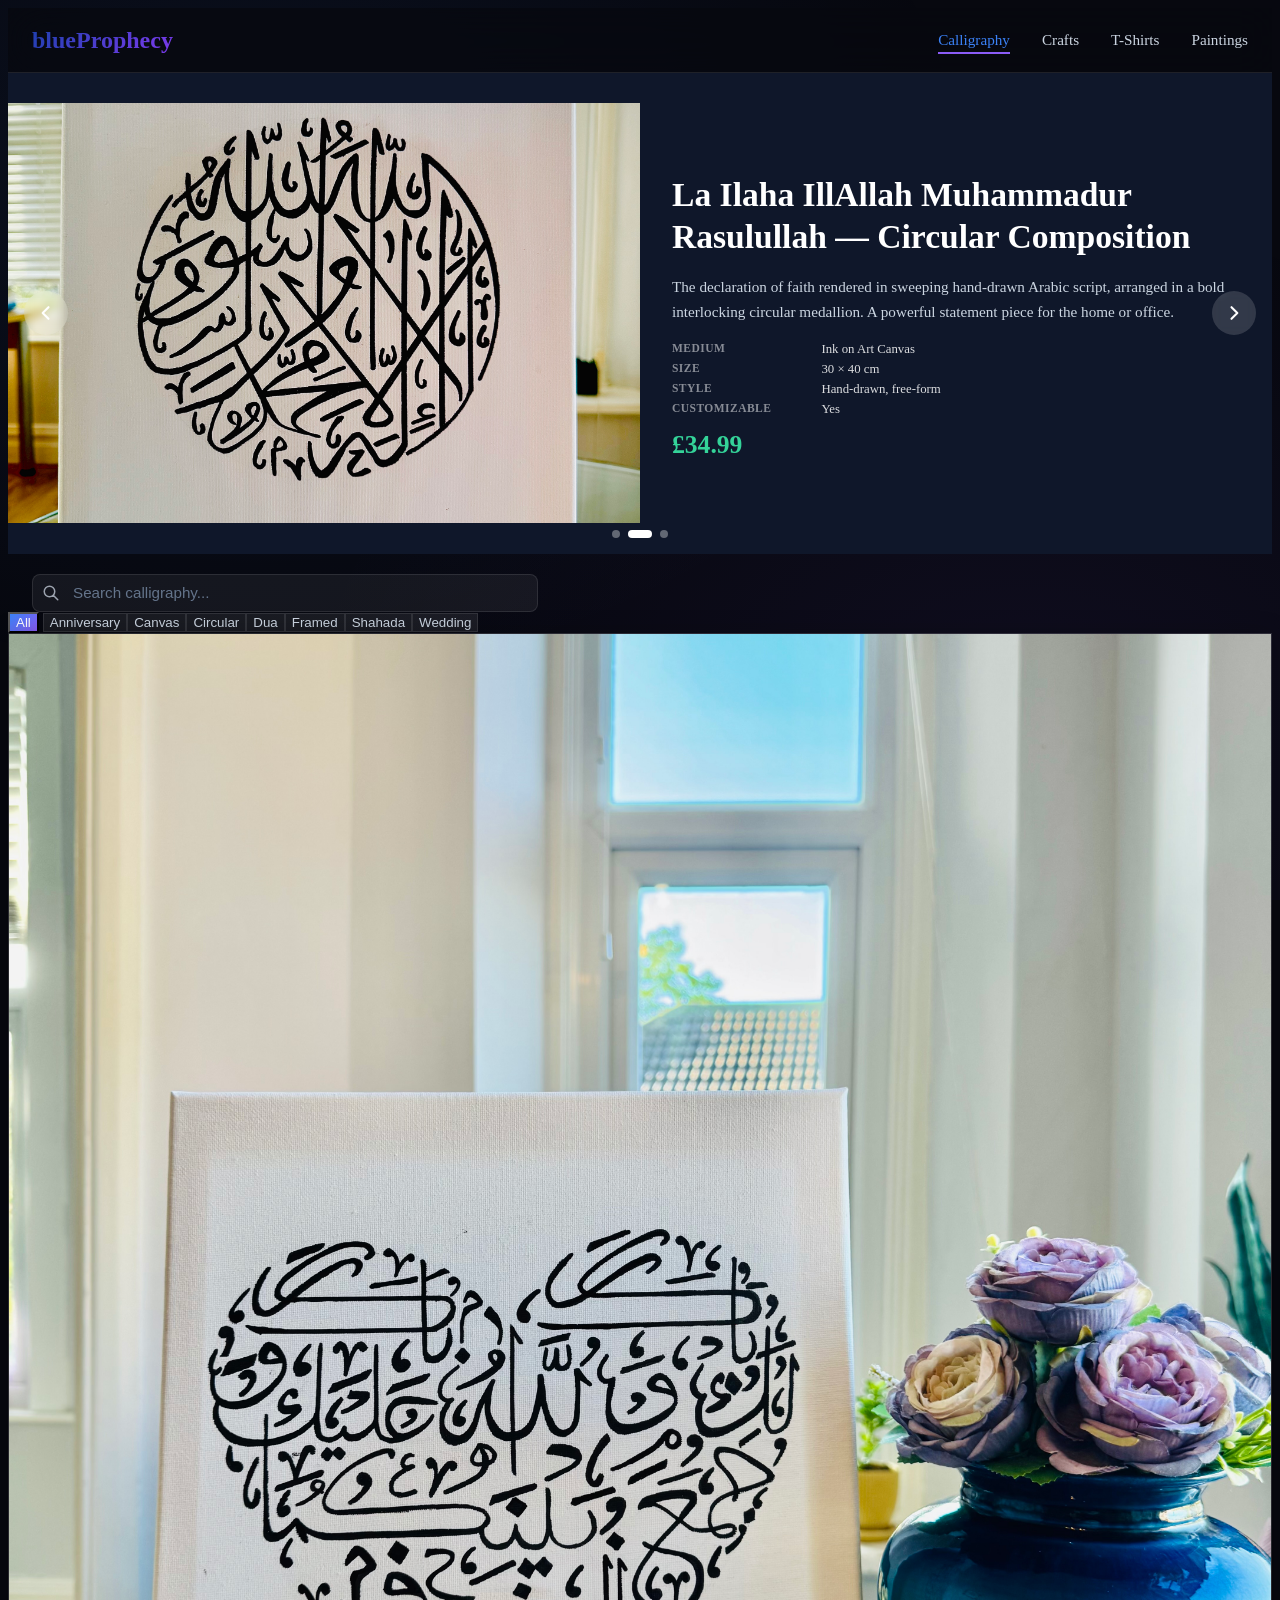
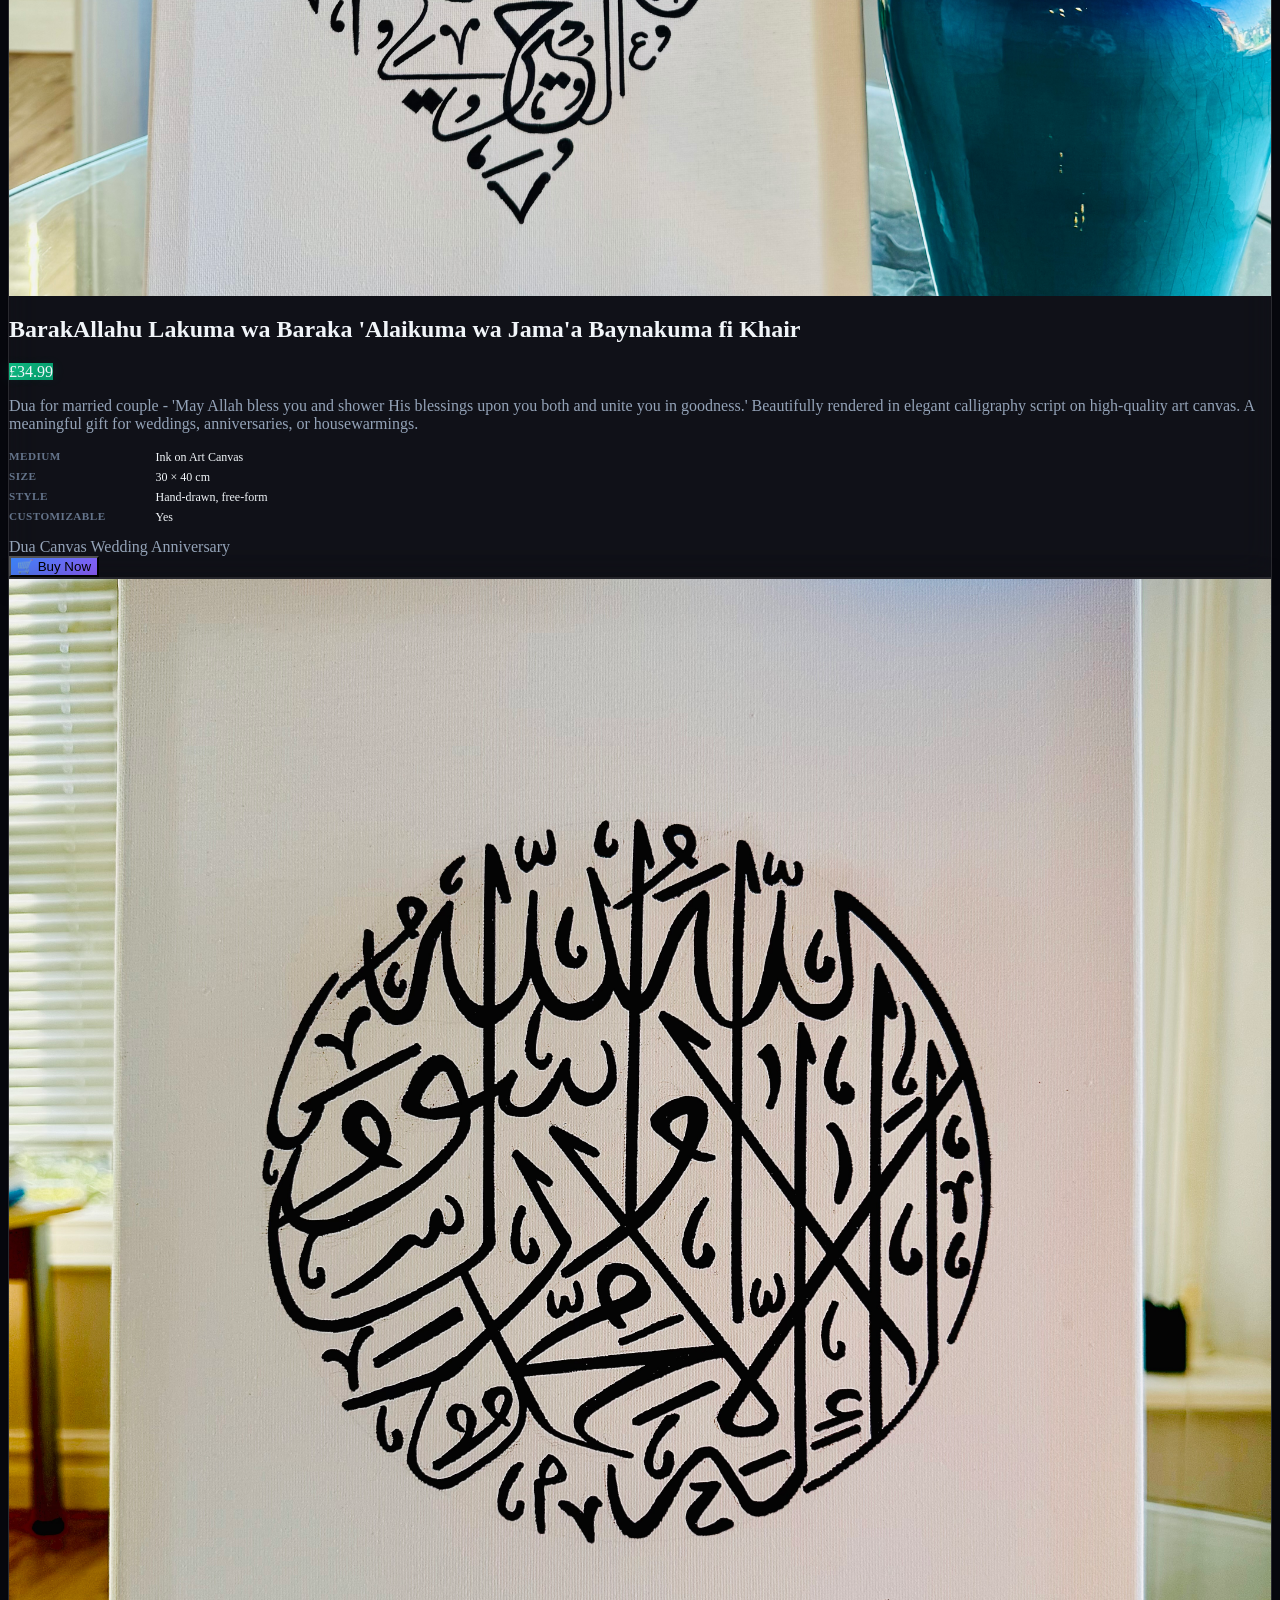
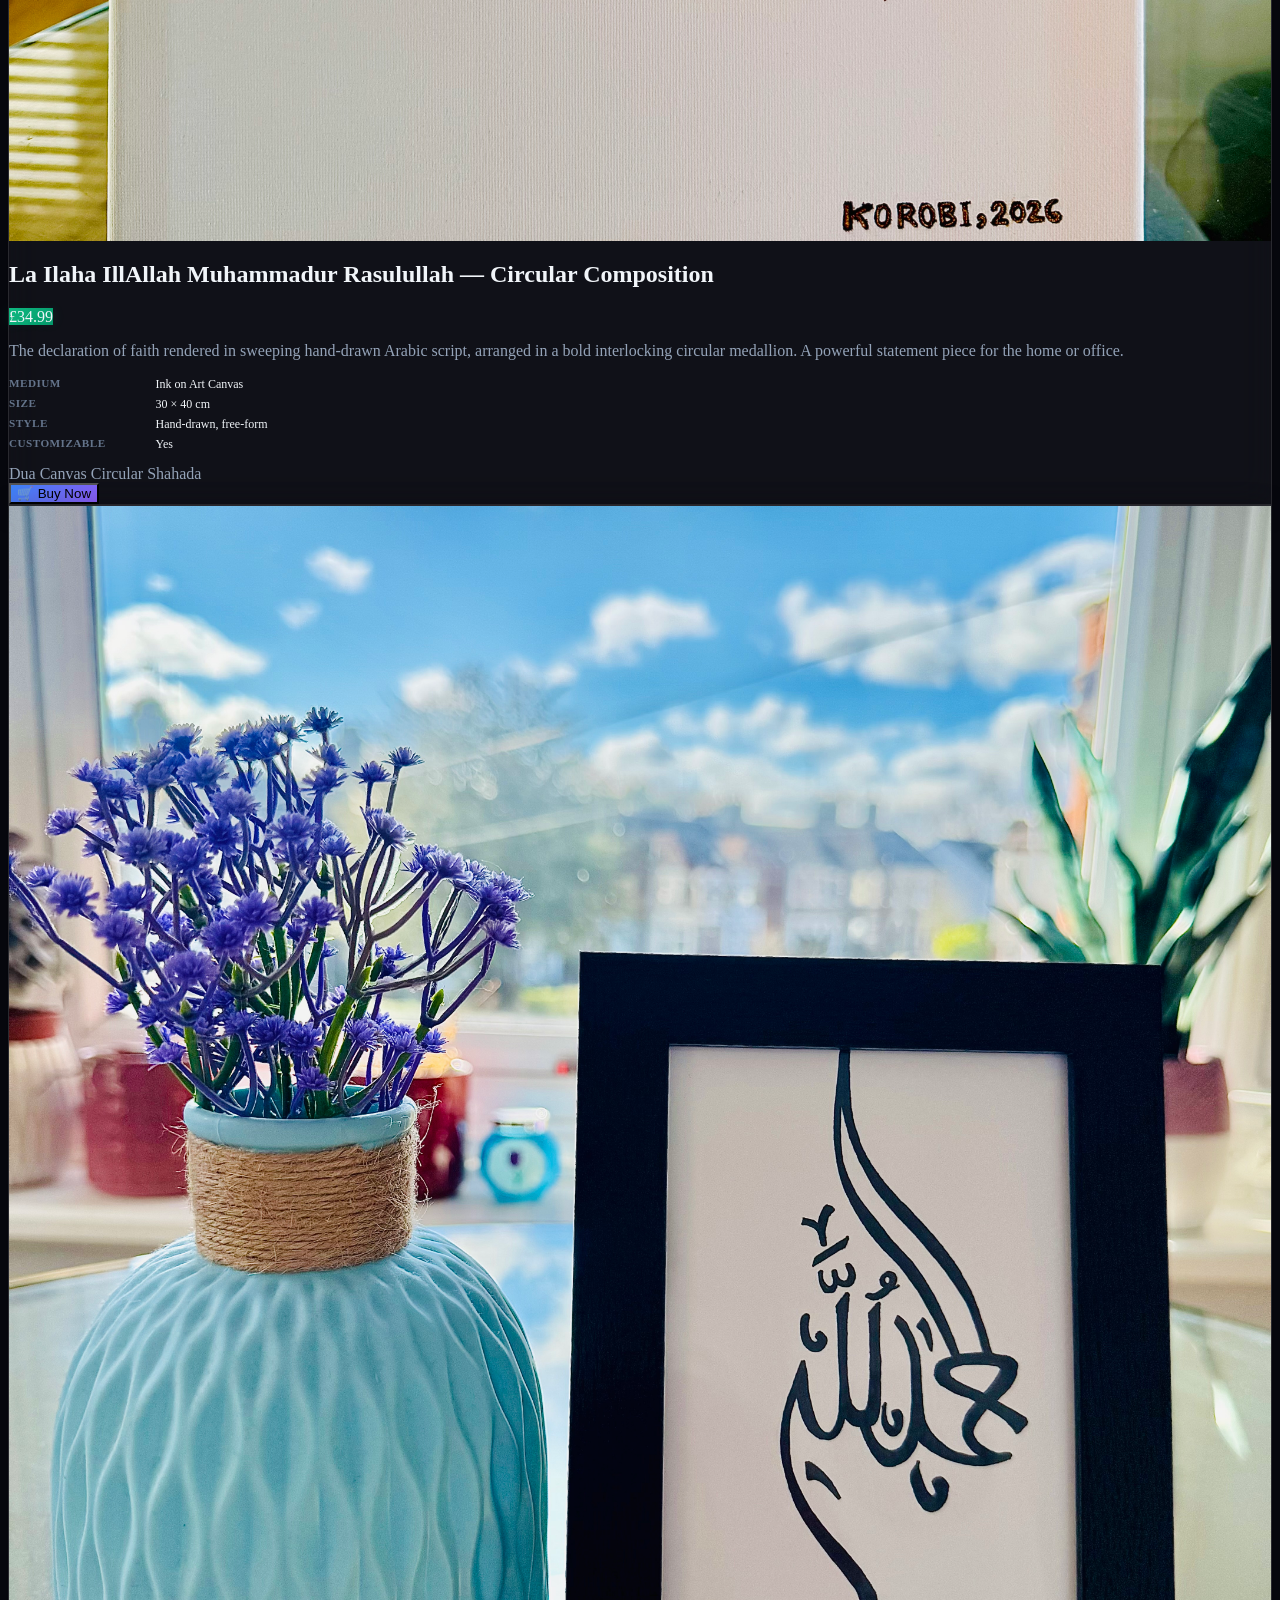
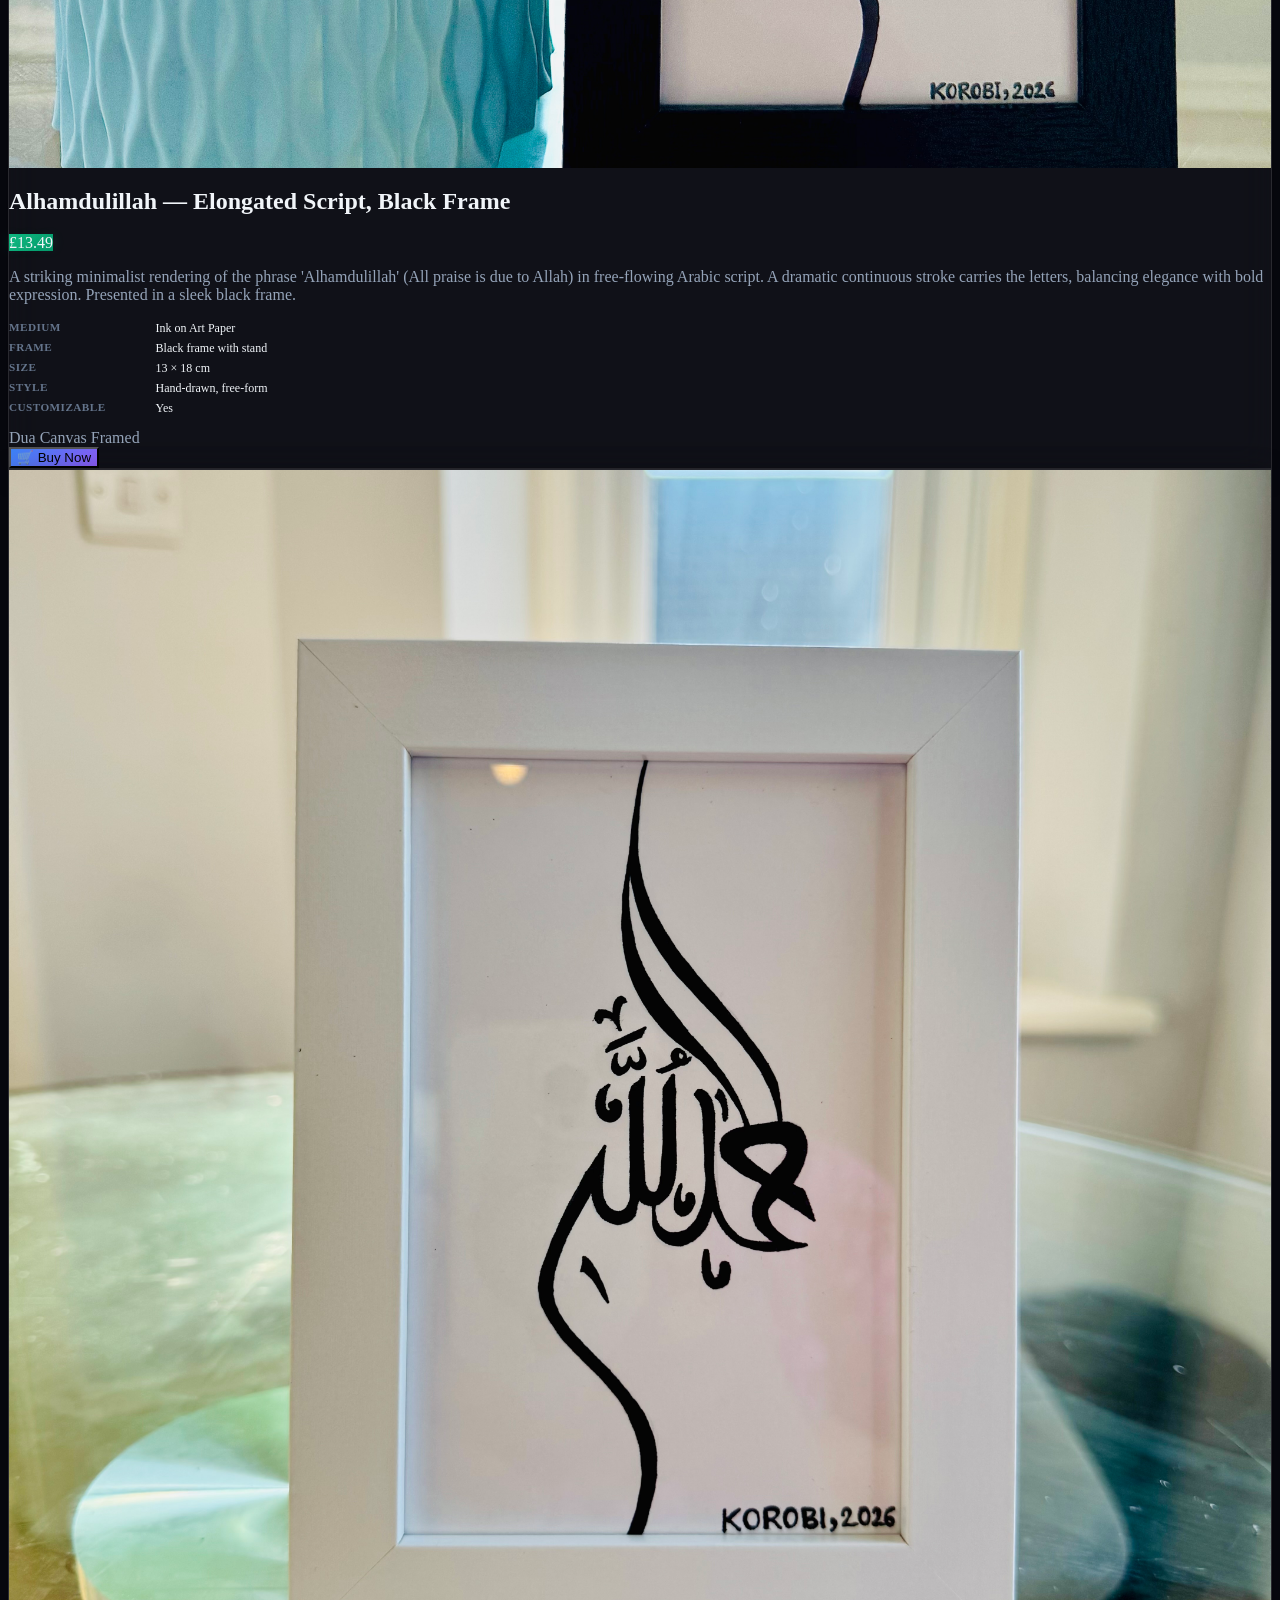
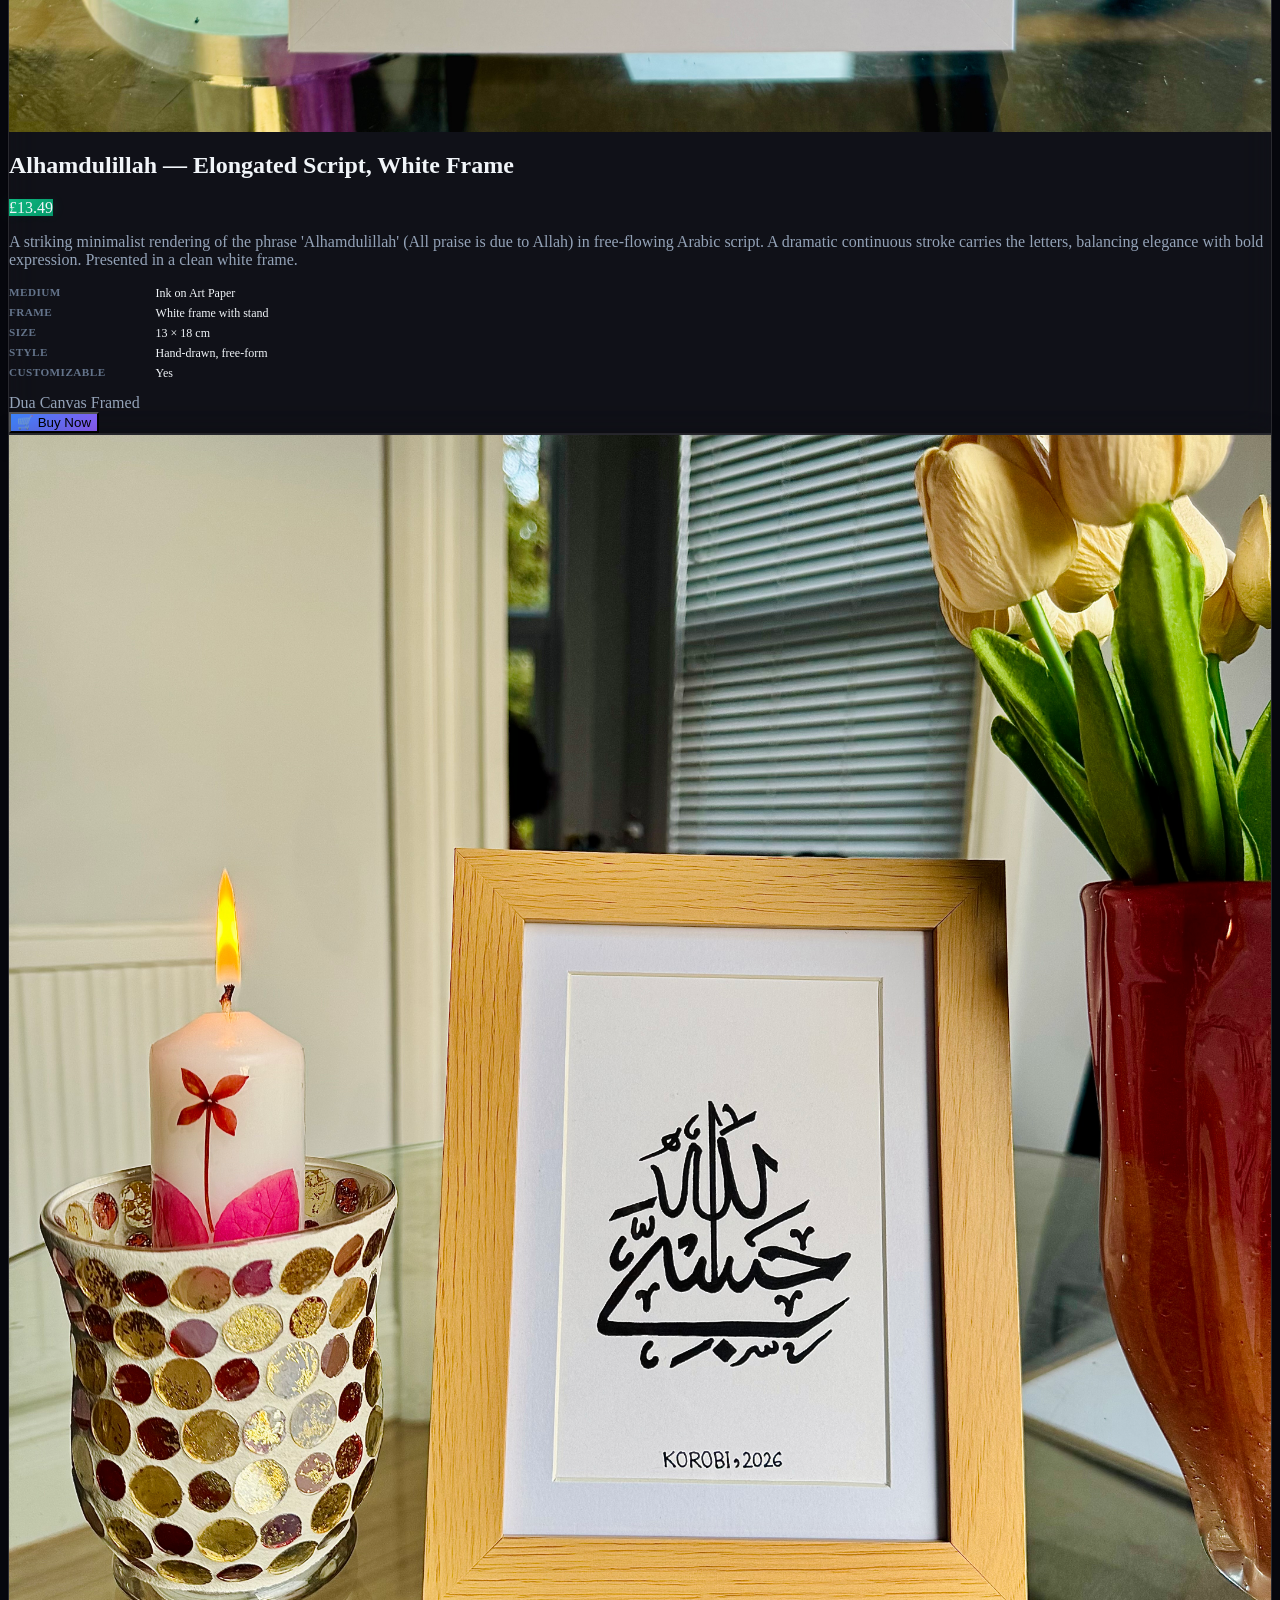
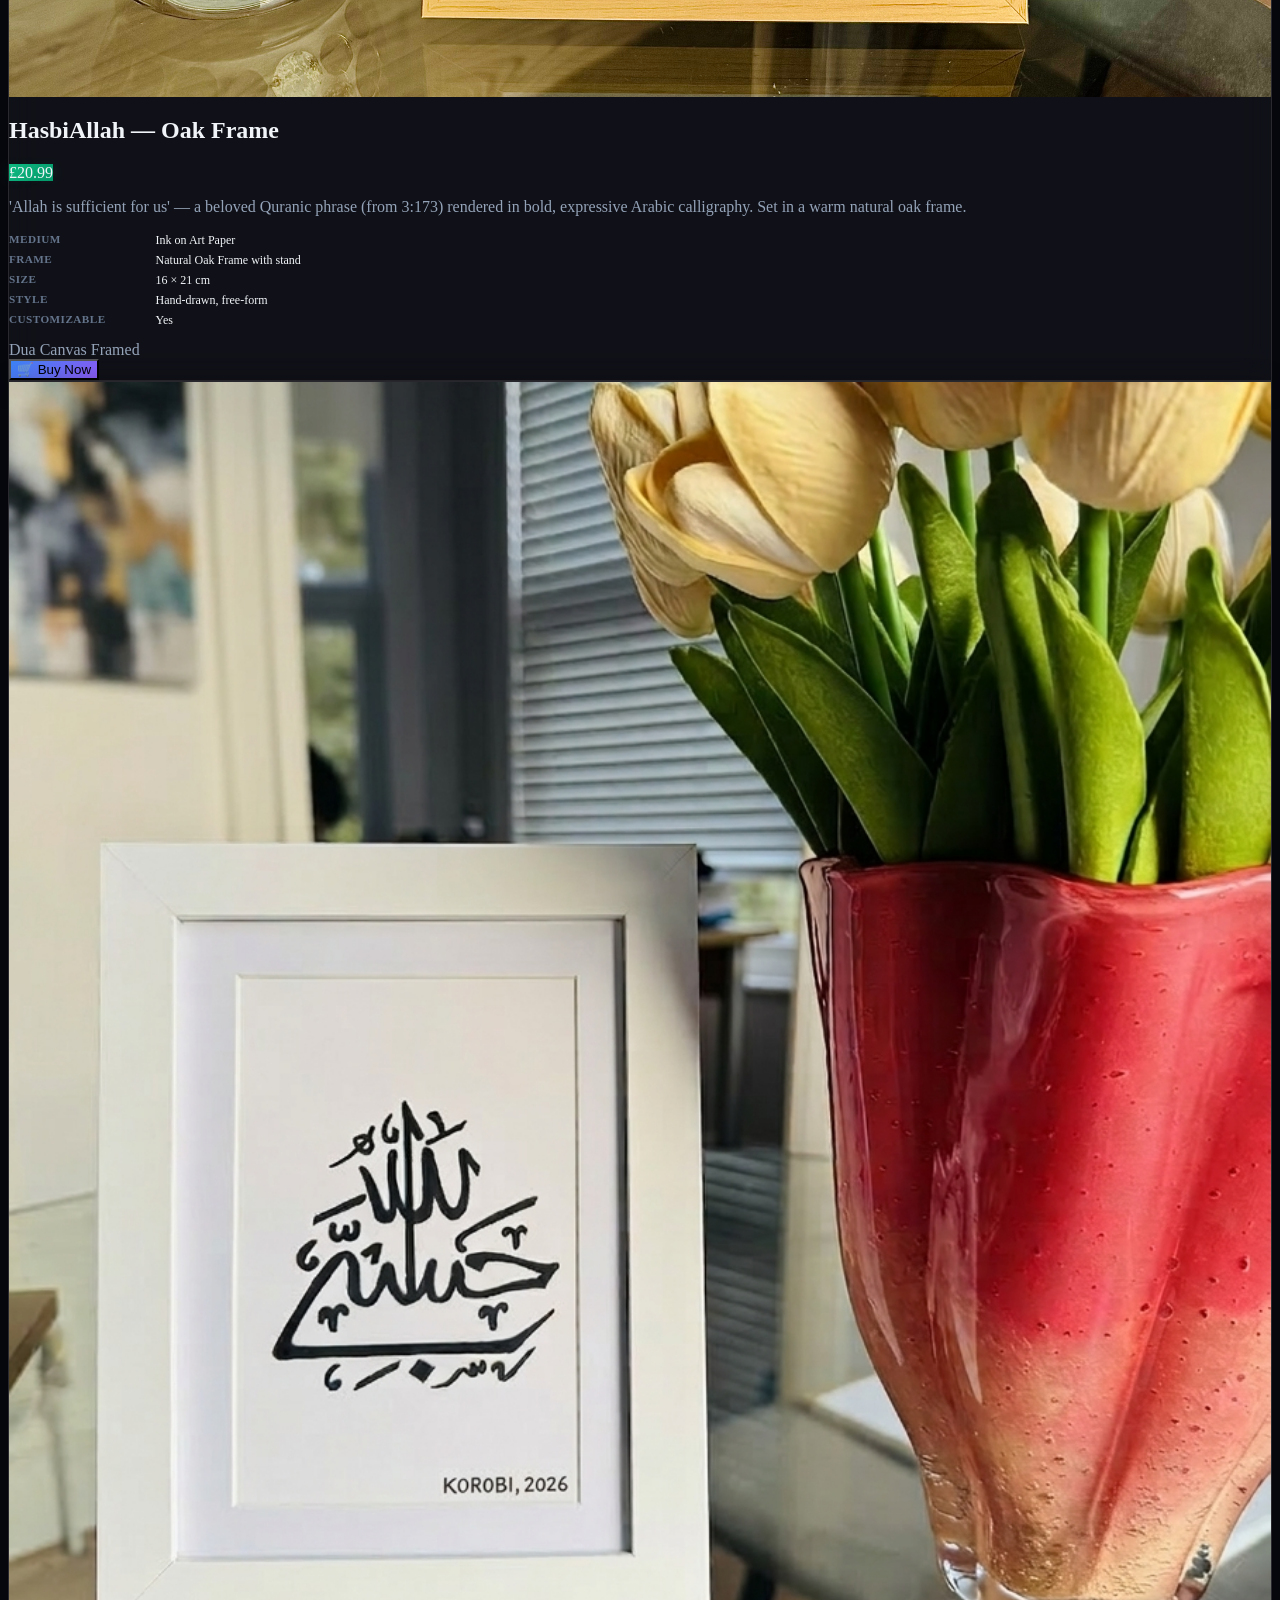
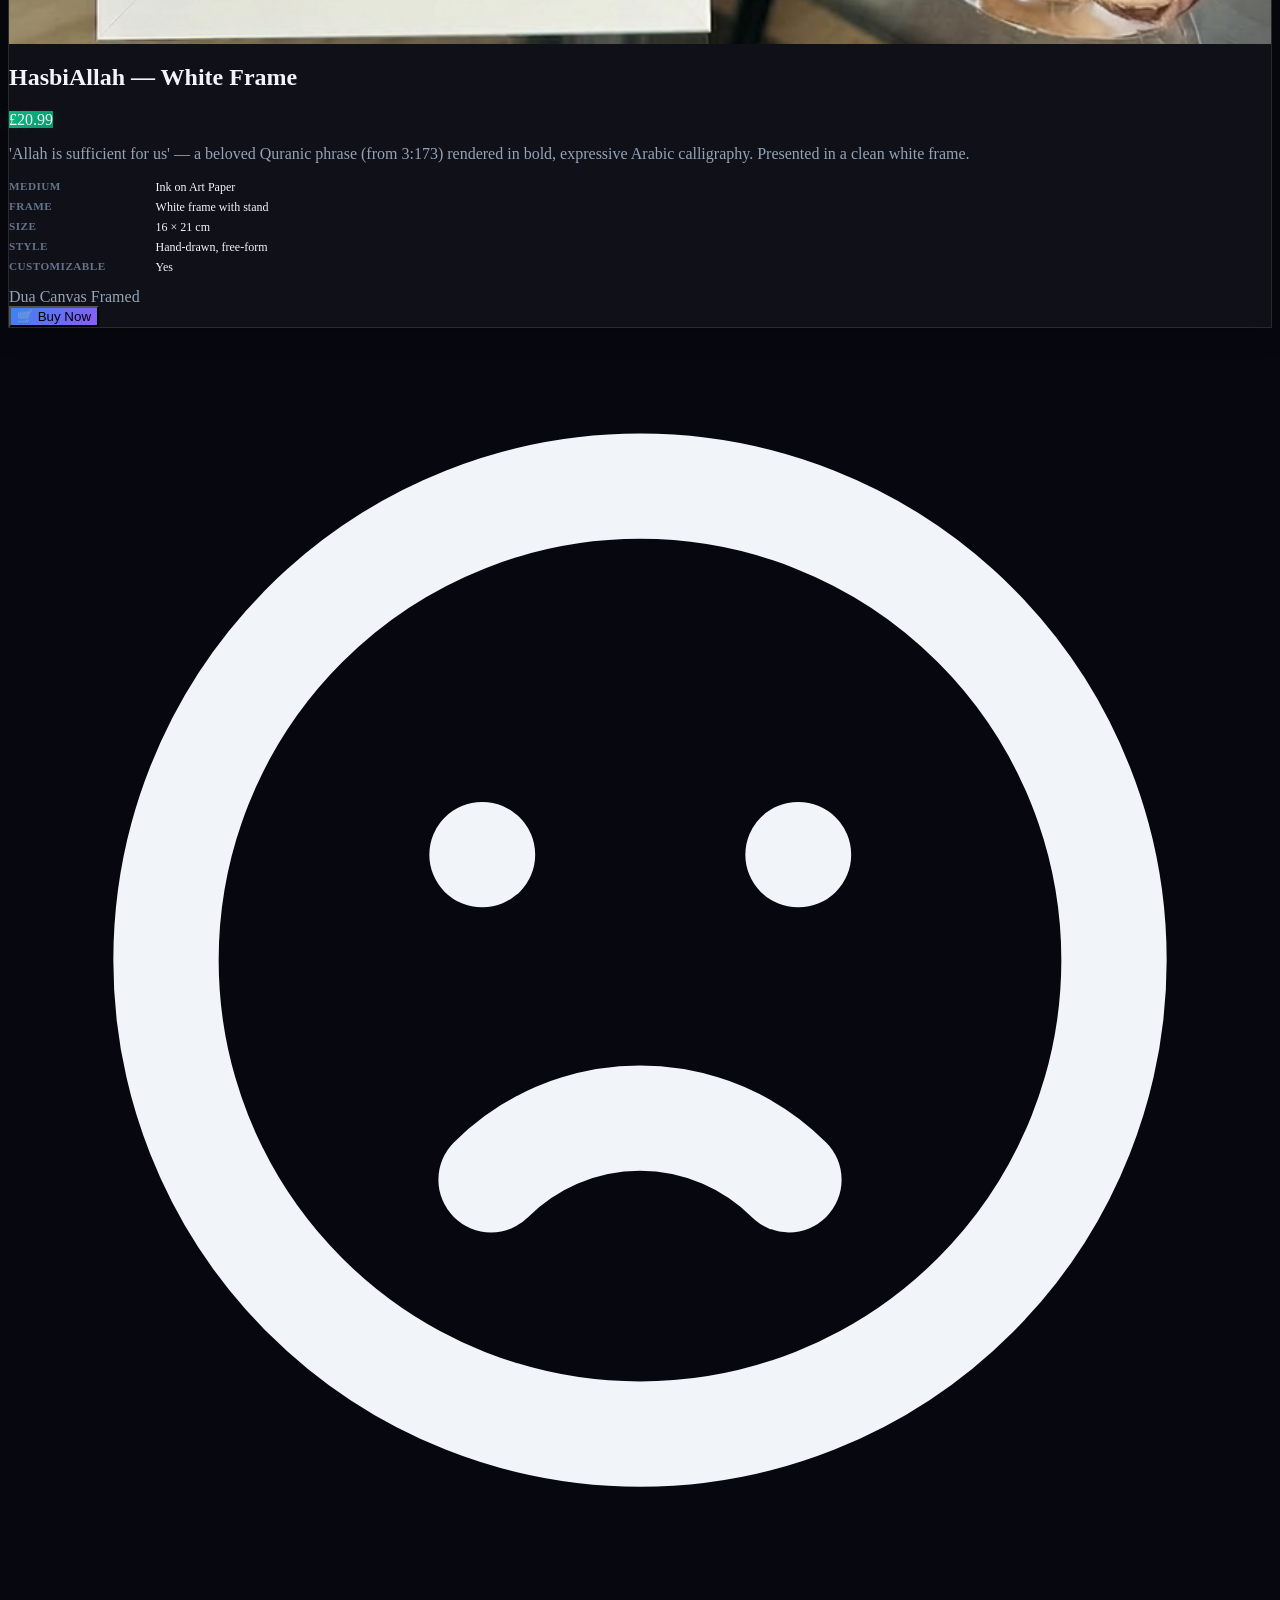
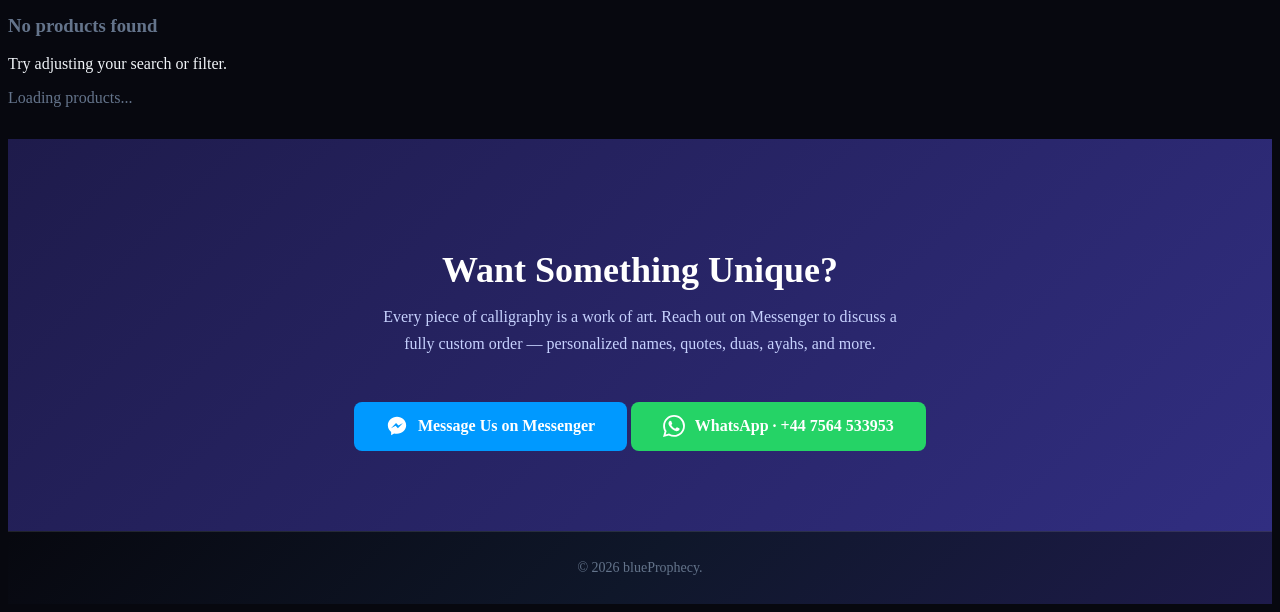
==== commit 1064dddf: "Google analytics" ====
--- a/calligraphy.html
+++ b/calligraphy.html
@@ -1,6 +1,14 @@
 <!DOCTYPE html>
 <html lang="en">
 <head>
+    <!-- Google tag (gtag.js) -->
+    <script async src="https://www.googletagmanager.com/gtag/js?id=G-VDBW5MBK3F"></script>
+    <script>
+      window.dataLayer = window.dataLayer || [];
+      function gtag(){dataLayer.push(arguments);}
+      gtag('js', new Date());
+      gtag('config', 'G-VDBW5MBK3F');
+    </script>
     <meta charset="UTF-8">
     <meta name="viewport" content="width=device-width, initial-scale=1.0">
     <title>Calligraphy — blueProphecy</title>
